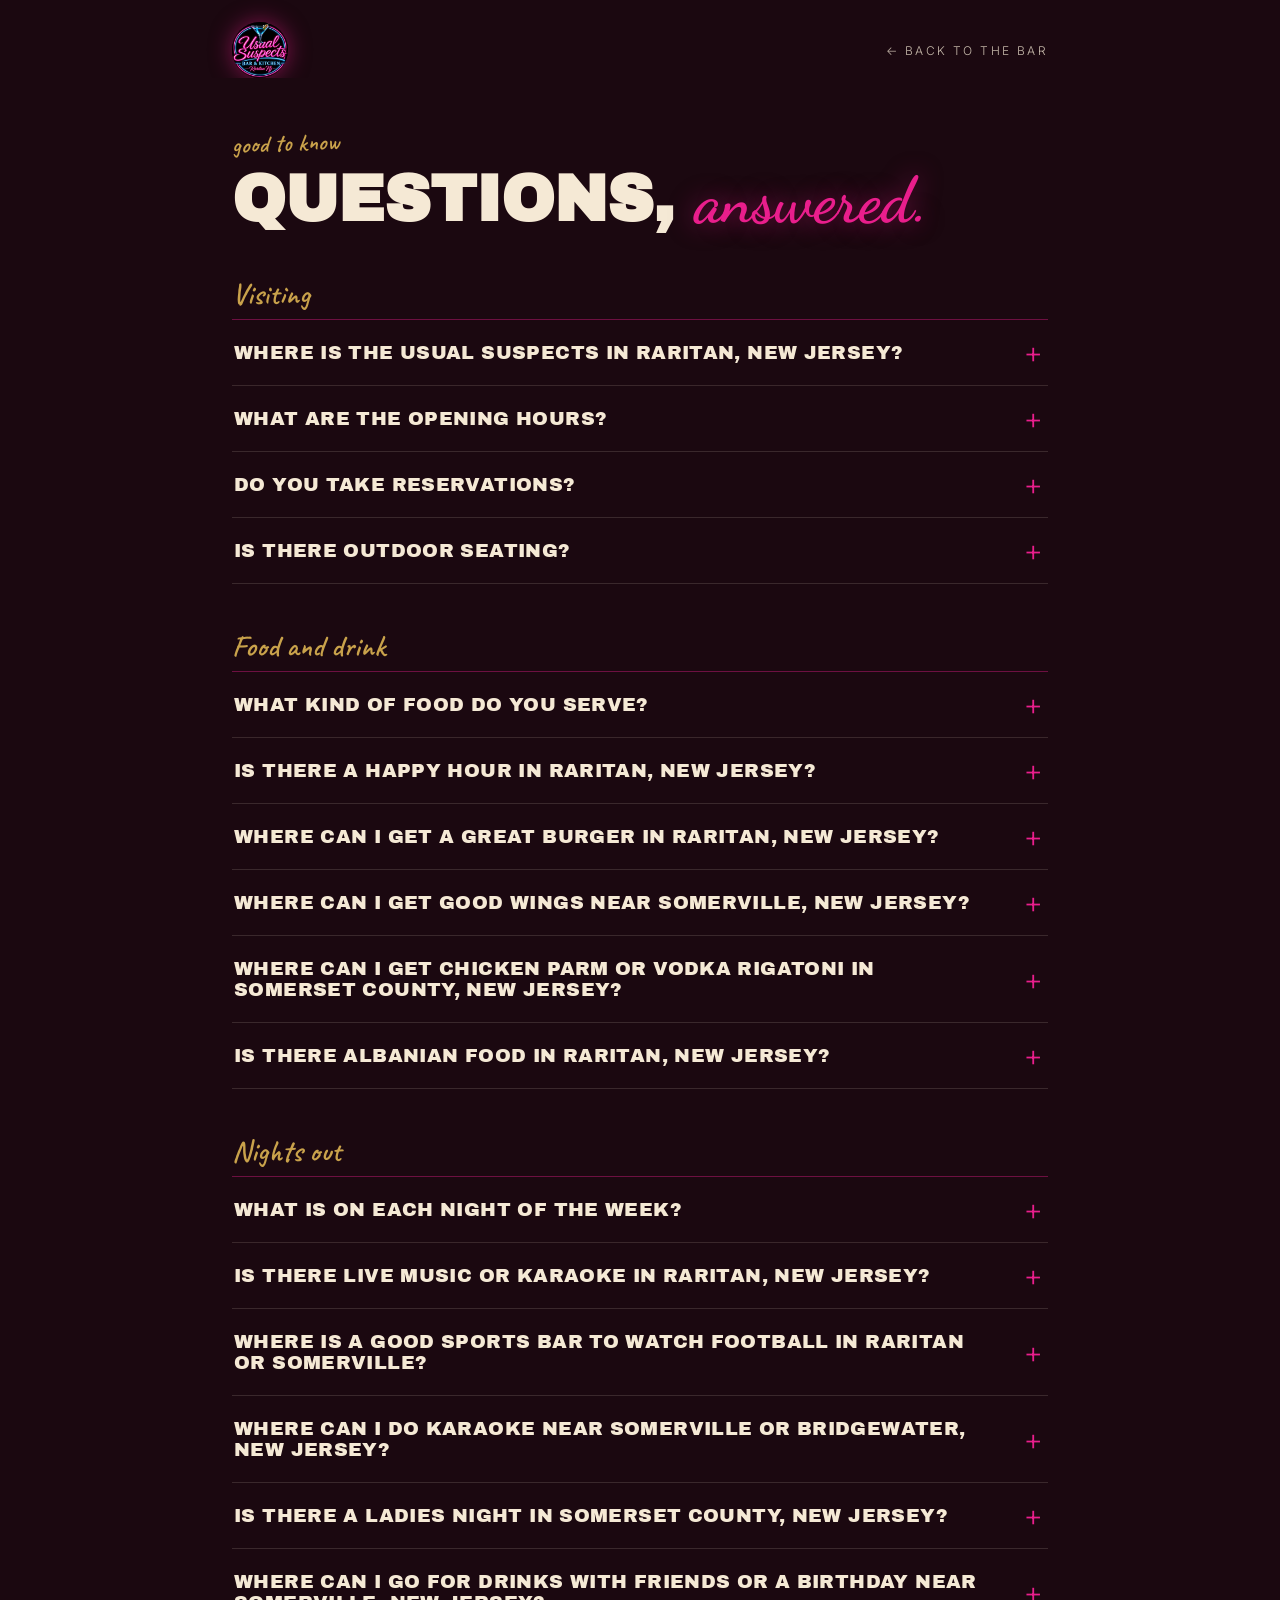
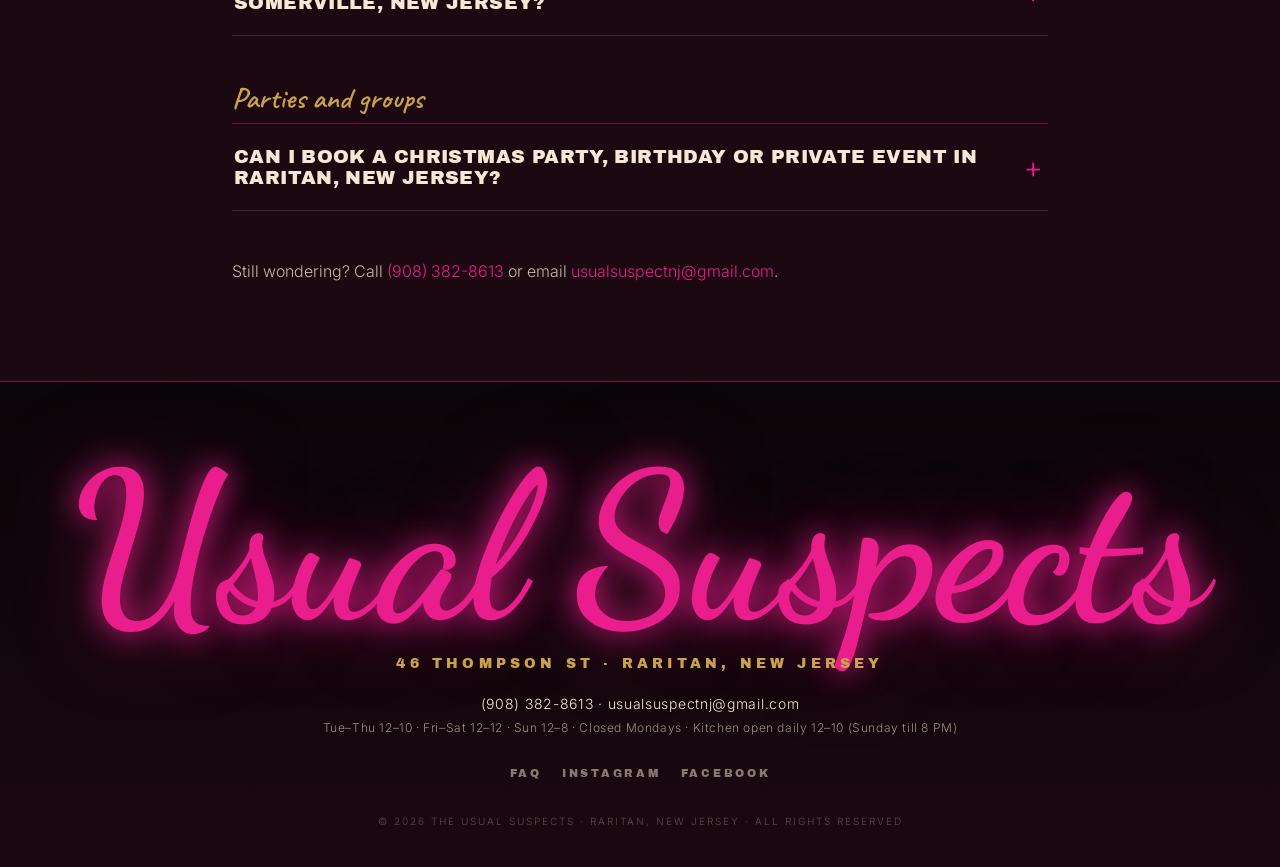
==== faq.html @ 005cd45f "seo: local search wording (in town, near me), intent questions, full questions page at faq.html Co-A" ====
<!DOCTYPE html>
<html lang="en">
<head>
<!-- QUESTIONS PAGE: the full list of questions and answers.
     The homepage shows the first six. To add a question, add a <details> block below
     AND the same question and answer in the structured data (the ld+json script).
     Keep it word for word the same in both places. -->
<meta charset="UTF-8">
<meta name="viewport" content="width=device-width, initial-scale=1.0">
<meta name="theme-color" content="#0A0508">
<title>Questions &amp; Answers | The Usual Suspects | Raritan, New Jersey</title>
<meta name="description" content="Burgers, wings, happy hour, football, karaoke, ladies night and parties at The Usual Suspects, 46 Thompson St, Raritan, New Jersey. Every question, answered.">
<meta name="robots" content="index, follow, max-image-preview:large">
<link rel="canonical" href="https://usualsuspectsnj.com/faq.html">
<meta property="og:type" content="website">
<meta property="og:site_name" content="The Usual Suspects">
<meta property="og:title" content="Questions &amp; Answers | The Usual Suspects, Raritan, New Jersey">
<meta property="og:url" content="https://usualsuspectsnj.com/faq.html">
<meta property="og:image" content="https://usualsuspectsnj.com/images/hero.jpg">
<link rel="icon" type="image/png" sizes="64x64" href="images/favicon-64.png">
<link rel="icon" type="image/png" sizes="192x192" href="images/favicon-192.png">
<link rel="apple-touch-icon" href="images/logo.jpg">
<link rel="preconnect" href="https://fonts.googleapis.com">
<link rel="preconnect" href="https://fonts.gstatic.com" crossorigin>
<link href="https://fonts.googleapis.com/css2?family=Dancing+Script:wght@700&family=Archivo+Black&family=Inter:wght@300;400;500;600&family=Caveat:wght@600&display=swap" rel="stylesheet">
<link rel="stylesheet" href="style.css?v=9">
<script type="application/ld+json">
{
 "@context": "https://schema.org",
 "@graph": [
  {
   "@type": "FAQPage",
   "@id": "https://usualsuspectsnj.com/faq.html#faq",
   "url": "https://usualsuspectsnj.com/faq.html",
   "name": "The Usual Suspects, Raritan, New Jersey: questions and answers",
   "about": {
    "@id": "https://usualsuspectsnj.com/#business"
   },
   "mainEntity": [
    {
     "@type": "Question",
     "name": "Where is The Usual Suspects in Raritan, New Jersey?",
     "acceptedAnswer": {
      "@type": "Answer",
      "text": "The Usual Suspects Bar & Kitchen is at 46 Thompson Street, Raritan, New Jersey (NJ) 08869, in Somerset County. Look for the pink neon sign."
     }
    },
    {
     "@type": "Question",
     "name": "What are the opening hours?",
     "acceptedAnswer": {
      "@type": "Answer",
      "text": "We are open Tuesday to Thursday noon to 10 PM, Friday and Saturday noon to midnight, Sunday noon to 8 PM. Closed Mondays. The kitchen serves until 10 PM, and until 8 PM on Sundays."
     }
    },
    {
     "@type": "Question",
     "name": "Is there a happy hour in Raritan, New Jersey?",
     "acceptedAnswer": {
      "@type": "Answer",
      "text": "Yes. The Usual Suspects in Raritan, New Jersey runs happy hour from open to close, every day it is open. $5 gets you select drafts, Surfside, High Noon, Spiked Ade or house liquors. $7 gets you Skyy vodka, Cazadores tequila, Bacardí rum, Four Roses bourbon or Dewar’s scotch."
     }
    },
    {
     "@type": "Question",
     "name": "What is on each night of the week?",
     "acceptedAnswer": {
      "@type": "Answer",
      "text": "Wednesdays are Karaoke Wednesdays with DJ Melly Mel from 8 PM, with no cover. Thursdays are Single Ladies night with half off pours from 8 PM. Fridays are Espresso Martini Night. Saturdays are Live Acoustic Night from 8 to 11 PM. Sundays we show the NFL games with the volume up."
     }
    },
    {
     "@type": "Question",
     "name": "Can I book a Christmas party, birthday or private event in Raritan, New Jersey?",
     "acceptedAnswer": {
      "@type": "Answer",
      "text": "Yes. We reserve a section of the house for your party, any day we are open. The room has 20 bar seats, 40 high-top seats and 16 low-top seats. Email usualsuspectnj@gmail.com or call (908) 382-8613 to book."
     }
    },
    {
     "@type": "Question",
     "name": "What kind of food do you serve?",
     "acceptedAnswer": {
      "@type": "Answer",
      "text": "Modern American bar food with Italian and Albanian favorites. Popular dishes include the Raritan Smash Burger ($17), Spicy Situation rigatoni in vodka sauce ($24), The Holy Parm chicken parm ($25), Beef Qebapa Albanian beef links ($23), Hot Mess Wings and Fried Calamari."
     }
    },
    {
     "@type": "Question",
     "name": "Do you take reservations?",
     "acceptedAnswer": {
      "@type": "Answer",
      "text": "Yes. Call (908) 382-8613 to book a table. For parties of 8 or more, email usualsuspectnj@gmail.com."
     }
    },
    {
     "@type": "Question",
     "name": "Is there outdoor seating?",
     "acceptedAnswer": {
      "@type": "Answer",
      "text": "Yes. There is a patio with a tiki bar, string lights and TVs."
     }
    },
    {
     "@type": "Question",
     "name": "Is there live music or karaoke in Raritan, New Jersey?",
     "acceptedAnswer": {
      "@type": "Answer",
      "text": "Yes. The Usual Suspects in Raritan, New Jersey has karaoke every Wednesday from 8 PM and a live acoustic night every Saturday from 8 to 11 PM."
     }
    },
    {
     "@type": "Question",
     "name": "Where can I get a great burger in Raritan, New Jersey?",
     "acceptedAnswer": {
      "@type": "Answer",
      "text": "Locals call it the best burger in town: the Raritan Smash Burger at The Usual Suspects, 46 Thompson Street, Raritan: a custom blend beef patty smashed thin, with yellow American cheese, lettuce, tomato, onion and a pickle, served with fries or a salad for $17. The kitchen serves it until 10 PM (8 PM on Sundays), a few minutes from Somerville and Bridgewater."
     }
    },
    {
     "@type": "Question",
     "name": "Where can I get good wings near Somerville, New Jersey?",
     "acceptedAnswer": {
      "@type": "Answer",
      "text": "If you want wings in town, get the Hot Mess Wings at The Usual Suspects in Raritan, a few minutes from Somerville: crispy wings tossed in a tangy house sauce, $12, or $19 for the big order. Happy hour runs open to close, so a $5 draft goes with them."
     }
    },
    {
     "@type": "Question",
     "name": "Where is a good sports bar to watch football in Raritan or Somerville?",
     "acceptedAnswer": {
      "@type": "Answer",
      "text": "The go-to sports bar in town: The Usual Suspects in Raritan, New Jersey shows the NFL games every Sunday with the volume up, on the TVs inside and on the patio. Happy hour runs all day, and the kitchen serves wings, burgers and nachos until 8 PM on Sundays."
     }
    },
    {
     "@type": "Question",
     "name": "Where can I do karaoke near Somerville or Bridgewater, New Jersey?",
     "acceptedAnswer": {
      "@type": "Answer",
      "text": "The karaoke night in town is Karaoke Wednesdays at The Usual Suspects, 46 Thompson Street in Raritan, a few minutes from Somerville and Bridgewater. DJ Melly Mel hosts from 8 PM every Wednesday, with no cover."
     }
    },
    {
     "@type": "Question",
     "name": "Where can I get chicken parm or vodka rigatoni in Somerset County, New Jersey?",
     "acceptedAnswer": {
      "@type": "Answer",
      "text": "The Usual Suspects in Raritan serves The Holy Parm, chicken in Italian breadcrumbs with melted mozzarella and your choice of vodka sauce or marinara ($25), and Spicy Situation, rigatoni in a blush vodka sauce with a slight kick ($24)."
     }
    },
    {
     "@type": "Question",
     "name": "Is there Albanian food in Raritan, New Jersey?",
     "acceptedAnswer": {
      "@type": "Answer",
      "text": "Yes. The Usual Suspects in Raritan serves Beef Qebapa, house crafted Albanian beef links with fries or a salad ($23), alongside its American and Italian dishes."
     }
    },
    {
     "@type": "Question",
     "name": "Is there a ladies night in Somerset County, New Jersey?",
     "acceptedAnswer": {
      "@type": "Answer",
      "text": "Yes. Thursday is Single Ladies night at The Usual Suspects in Raritan: half off pours from 8 PM and free entry for the girls."
     }
    },
    {
     "@type": "Question",
     "name": "Where can I go for drinks with friends or a birthday near Somerville, New Jersey?",
     "acceptedAnswer": {
      "@type": "Answer",
      "text": "For a night out in town, The Usual Suspects in Raritan has a full bar, an all-day happy hour, espresso martinis, a patio with a tiki bar, and a section of the house you can reserve for birthdays and group nights. Call (908) 382-8613 or email usualsuspectnj@gmail.com."
     }
    }
   ]
  },
  {
   "@type": "BreadcrumbList",
   "itemListElement": [
    {
     "@type": "ListItem",
     "position": 1,
     "name": "The Usual Suspects",
     "item": "https://usualsuspectsnj.com/"
    },
    {
     "@type": "ListItem",
     "position": 2,
     "name": "Questions",
     "item": "https://usualsuspectsnj.com/faq.html"
    }
   ]
  }
 ]
}
</script>
</head>
<body class="faq-page">
<header class="faq-top">
  <a href="./" class="faq-logo" aria-label="The Usual Suspects home"><img src="images/logo.jpg" alt="The Usual Suspects" width="56" height="56"></a>
  <a href="./" class="faq-back">&larr; Back to the bar</a>
</header>
<main id="main">
<section id="faq" class="faq" aria-labelledby="faqHeading">
  <div class="faq-inner">
    <span class="scrawl" aria-hidden="true">good to know</span>
    <h1 id="faqHeading">Questions, <em>answered.</em></h1>
    <h2 class="faq-group">Visiting</h2>
    <details class="faq-item">
      <summary>Where is The Usual Suspects in Raritan, New Jersey?</summary>
      <p>The Usual Suspects Bar &amp; Kitchen is at 46 Thompson Street, Raritan, New Jersey (NJ) 08869, in Somerset County. Look for the pink neon sign.</p>
    </details>
    <details class="faq-item">
      <summary>What are the opening hours?</summary>
      <p>We are open Tuesday to Thursday noon to 10 PM, Friday and Saturday noon to midnight, Sunday noon to 8 PM. Closed Mondays. The kitchen serves until 10 PM, and until 8 PM on Sundays.</p>
    </details>
    <details class="faq-item">
      <summary>Do you take reservations?</summary>
      <p>Yes. Call (908) 382-8613 to book a table. For parties of 8 or more, email usualsuspectnj@gmail.com.</p>
    </details>
    <details class="faq-item">
      <summary>Is there outdoor seating?</summary>
      <p>Yes. There is a patio with a tiki bar, string lights and TVs.</p>
    </details>
    <h2 class="faq-group">Food and drink</h2>
    <details class="faq-item">
      <summary>What kind of food do you serve?</summary>
      <p>Modern American bar food with Italian and Albanian favorites. Popular dishes include the Raritan Smash Burger ($17), Spicy Situation rigatoni in vodka sauce ($24), The Holy Parm chicken parm ($25), Beef Qebapa Albanian beef links ($23), Hot Mess Wings and Fried Calamari.</p>
    </details>
    <details class="faq-item">
      <summary>Is there a happy hour in Raritan, New Jersey?</summary>
      <p>Yes. The Usual Suspects in Raritan, New Jersey runs happy hour from open to close, every day it is open. $5 gets you select drafts, Surfside, High Noon, Spiked Ade or house liquors. $7 gets you Skyy vodka, Cazadores tequila, Bacardí rum, Four Roses bourbon or Dewar’s scotch.</p>
    </details>
    <details class="faq-item">
      <summary>Where can I get a great burger in Raritan, New Jersey?</summary>
      <p>Locals call it the best burger in town: the Raritan Smash Burger at The Usual Suspects, 46 Thompson Street, Raritan: a custom blend beef patty smashed thin, with yellow American cheese, lettuce, tomato, onion and a pickle, served with fries or a salad for $17. The kitchen serves it until 10 PM (8 PM on Sundays), a few minutes from Somerville and Bridgewater.</p>
    </details>
    <details class="faq-item">
      <summary>Where can I get good wings near Somerville, New Jersey?</summary>
      <p>If you want wings in town, get the Hot Mess Wings at The Usual Suspects in Raritan, a few minutes from Somerville: crispy wings tossed in a tangy house sauce, $12, or $19 for the big order. Happy hour runs open to close, so a $5 draft goes with them.</p>
    </details>
    <details class="faq-item">
      <summary>Where can I get chicken parm or vodka rigatoni in Somerset County, New Jersey?</summary>
      <p>The Usual Suspects in Raritan serves The Holy Parm, chicken in Italian breadcrumbs with melted mozzarella and your choice of vodka sauce or marinara ($25), and Spicy Situation, rigatoni in a blush vodka sauce with a slight kick ($24).</p>
    </details>
    <details class="faq-item">
      <summary>Is there Albanian food in Raritan, New Jersey?</summary>
      <p>Yes. The Usual Suspects in Raritan serves Beef Qebapa, house crafted Albanian beef links with fries or a salad ($23), alongside its American and Italian dishes.</p>
    </details>
    <h2 class="faq-group">Nights out</h2>
    <details class="faq-item">
      <summary>What is on each night of the week?</summary>
      <p>Wednesdays are Karaoke Wednesdays with DJ Melly Mel from 8 PM, with no cover. Thursdays are Single Ladies night with half off pours from 8 PM. Fridays are Espresso Martini Night. Saturdays are Live Acoustic Night from 8 to 11 PM. Sundays we show the NFL games with the volume up.</p>
    </details>
    <details class="faq-item">
      <summary>Is there live music or karaoke in Raritan, New Jersey?</summary>
      <p>Yes. The Usual Suspects in Raritan, New Jersey has karaoke every Wednesday from 8 PM and a live acoustic night every Saturday from 8 to 11 PM.</p>
    </details>
    <details class="faq-item">
      <summary>Where is a good sports bar to watch football in Raritan or Somerville?</summary>
      <p>The go-to sports bar in town: The Usual Suspects in Raritan, New Jersey shows the NFL games every Sunday with the volume up, on the TVs inside and on the patio. Happy hour runs all day, and the kitchen serves wings, burgers and nachos until 8 PM on Sundays.</p>
    </details>
    <details class="faq-item">
      <summary>Where can I do karaoke near Somerville or Bridgewater, New Jersey?</summary>
      <p>The karaoke night in town is Karaoke Wednesdays at The Usual Suspects, 46 Thompson Street in Raritan, a few minutes from Somerville and Bridgewater. DJ Melly Mel hosts from 8 PM every Wednesday, with no cover.</p>
    </details>
    <details class="faq-item">
      <summary>Is there a ladies night in Somerset County, New Jersey?</summary>
      <p>Yes. Thursday is Single Ladies night at The Usual Suspects in Raritan: half off pours from 8 PM and free entry for the girls.</p>
    </details>
    <details class="faq-item">
      <summary>Where can I go for drinks with friends or a birthday near Somerville, New Jersey?</summary>
      <p>For a night out in town, The Usual Suspects in Raritan has a full bar, an all-day happy hour, espresso martinis, a patio with a tiki bar, and a section of the house you can reserve for birthdays and group nights. Call (908) 382-8613 or email usualsuspectnj@gmail.com.</p>
    </details>
    <h2 class="faq-group">Parties and groups</h2>
    <details class="faq-item">
      <summary>Can I book a Christmas party, birthday or private event in Raritan, New Jersey?</summary>
      <p>Yes. We reserve a section of the house for your party, any day we are open. The room has 20 bar seats, 40 high-top seats and 16 low-top seats. Email usualsuspectnj@gmail.com or call (908) 382-8613 to book.</p>
    </details>
    <div class="faq-ask">Still wondering? Call <a href="tel:+19083828613">(908) 382-8613</a> or email <a href="mailto:usualsuspectnj@gmail.com">usualsuspectnj@gmail.com</a>.</div>
  </div>
</section>
</main>
<footer aria-label="Site footer">
  <div class="foot-mark">Usual Suspects</div>
  <div class="foot-tag">46 Thompson St · Raritan, New Jersey</div>
  <!-- CONTACT INFO: PHONE + EMAIL -->
  <div class="foot-addr">
    <a href="tel:+19083828613">(908) 382-8613</a>
    ·
    <a href="mailto:usualsuspectnj@gmail.com">usualsuspectnj@gmail.com</a>
  </div>
  <!-- HOURS -->
  <div class="foot-hours">  Tue–Thu 12–10 · Fri–Sat 12–12 · Sun 12–8 · Closed Mondays · Kitchen open daily 12–10 (Sunday till 8 PM)</div>
  <div class="foot-links">
    <a href="faq.html">FAQ</a>
    <a href="https://instagram.com/usualsuspectsnj" target="_blank" rel="noopener noreferrer">Instagram</a>
    <a href="https://www.facebook.com/profile.php?id=61583762337493" target="_blank" rel="noopener noreferrer">Facebook</a>
    <!--<a href="https://tiktok.com/@usualsuspectsnj" target="_blank" rel="noopener noreferrer">TikTok</a> -->
   <!-- <a href="#">Gift Cards</a> -->
   <!-- <a href="#">Privacy</a> -->
   <!-- <a href="#">Terms</a> -->
  </div>
  <div class="foot-meta">© 2026 The Usual Suspects · Raritan, New Jersey · All rights reserved</div>
</footer>
</body>
</html>
---- style.css ----
/* ============================================================
   THE USUAL SUSPECTS: RARITAN, NJ
   style.css: production stylesheet
   ============================================================ */

:root {
  --pink: #E91E8C;
  --pink-glow: rgba(233,30,140,0.5);
  --wine: #8B0E2F;
  --wine-deep: #52071B;
  --gold: #C9A24B;
  --cream: #F5E9D5;
  --cream-78: rgba(245,233,213,0.78);
  --cream-60: rgba(245,233,213,0.6);
  --cream-50: rgba(245,233,213,0.5);
  --ink: #0A0508;
  --ink-2: #1B0810;
}

/* ── RESET ── */
*, *::before, *::after { box-sizing: border-box; margin: 0; padding: 0; }
html { scroll-behavior: smooth; }
body {
  background: var(--ink);
  color: #fff;
  font-family: 'Inter', sans-serif;
  font-weight: 300;
  -webkit-font-smoothing: antialiased;
  overflow-x: hidden;
}
a { color: inherit; text-decoration: none; }
img { max-width: 100%; display: block; }
::selection { background: var(--pink); color: #fff; }

/* ── ACCESSIBILITY ── */
.skip-link {
  position: absolute; top: -40px; left: 0;
  background: var(--pink); color: #fff;
  padding: 10px 16px; font-size: 12px; font-weight: 700;
  letter-spacing: .2em; text-transform: uppercase; z-index: 200;
  transition: top .2s;
}
.skip-link:focus { top: 0; }
:focus-visible {
  outline: 2px solid var(--pink);
  outline-offset: 3px;
}

/* ── MARQUEE TAPE ── */
.tape {
  position: fixed; top: 0; left: 0; right: 0; z-index: 100;
  background: var(--pink); color: #000; padding: 8px 0;
  font-family: 'Archivo Black', sans-serif; font-size: 11px;
  letter-spacing: .3em; text-transform: uppercase; overflow: hidden;
}
.tape-track {
  display: flex; gap: 32px; white-space: nowrap;
  animation: scroll 25s linear infinite;
}
.tape-track span { display: inline-block; }
.tape:hover .tape-track { animation-play-state: paused; }
@keyframes scroll {
  from { transform: translateX(0); }
  to { transform: translateX(-50%); }
}

/* ── NAV ── */
nav {
  position: fixed; top: 48px; left: 24px; right: 24px; z-index: 50;
  display: flex; justify-content: space-between; align-items: center;
}
.logo-mark {
  width: 60px; height: 60px; border-radius: 50%; background: #000;
  border: 2px solid var(--pink);
  display: flex; align-items: center; justify-content: center;
  box-shadow: 0 0 22px var(--pink-glow);
  overflow: hidden;
}
.logo-mark img {
  width: 88%; height: 88%; object-fit: contain;
  filter: drop-shadow(0 0 4px var(--pink));
}
.nav-links { display: flex; gap: 28px; align-items: center; }
.nav-links a {
  font-size: 11px; letter-spacing: .25em;
  text-transform: uppercase; color: var(--cream-78);
  font-weight: 500; transition: color .2s;
}
.nav-links a:hover { color: var(--pink); }
.nav-cta {
  padding: 11px 22px; background: var(--wine); color: var(--cream);
  font-size: 11px; letter-spacing: .3em; text-transform: uppercase;
  font-weight: 700; border: 1px solid var(--cream);
  transition: .2s; border-radius: 0;
}
.nav-cta:hover { background: var(--cream); color: var(--wine); border-color: var(--wine); }

.hamburger {
  display: none; width: 40px; height: 40px; flex-direction: column;
  justify-content: center; gap: 5px; cursor: pointer;
  background: none; border: none; padding: 4px;
}
.hamburger span {
  display: block; width: 100%; height: 2px;
  background: var(--cream); border-radius: 1px; transition: .3s;
}

@media (max-width: 768px) {
  nav { top: 40px; left: 16px; right: 16px; }
  .logo-mark { width: 50px; height: 50px; }
  .nav-links { display: none; }
  .hamburger { display: flex; }
}

/* ── MOBILE MENU ── */
.mobile-menu {
  position: fixed; inset: 0; background: rgba(10,5,8,0.97); z-index: 90;
  display: flex; flex-direction: column; align-items: center; justify-content: center;
  gap: 28px; opacity: 0; pointer-events: none; transition: opacity .3s;
}
.mobile-menu.open { opacity: 1; pointer-events: all; }
.mobile-menu a {
  font-family: 'Archivo Black', sans-serif; font-size: 28px;
  text-transform: uppercase; color: var(--cream);
  letter-spacing: .05em; transition: color .2s;
}
.mobile-menu a:hover { color: var(--pink); }
.mobile-close {
  position: absolute; top: 28px; right: 28px;
  background: none; border: none; color: var(--cream);
  font-size: 32px; cursor: pointer; line-height: 1;
}

/* ── CONTAINER ── */
.container { max-width: 1500px; margin: 0 auto; padding: 0 32px; position: relative; }
@media (max-width: 640px) { .container { padding: 0 18px; } }

/* ── HERO ── */
.hero { position: relative; min-height: 85vh; padding: 130px 0 60px; overflow: hidden; }
.hero-bg {
  position: absolute; top: -10%; left: -10%; width: 120%; height: 120%;
  background:
    radial-gradient(ellipse at 25% 30%, rgba(139,14,47,0.4), transparent 50%),
    radial-gradient(ellipse at 80% 70%, rgba(233,30,140,0.3), transparent 50%);
  filter: blur(40px); z-index: 0;
}
.hero-grid {
  position: relative; z-index: 2;
  display: grid; grid-template-columns: repeat(12, 1fr); gap: 0; align-items: start;
}
.hero-headline {
  grid-column: 1 / 8; grid-row: 1;
  font-family: 'Archivo Black', sans-serif;
  font-size: clamp(64px, 13vw, 200px);
  line-height: .78; letter-spacing: -.04em;
  text-transform: uppercase; color: var(--cream);
  position: relative; z-index: 3;
}
.hero-headline .row1 { display: block; color: var(--pink); text-shadow: 0 0 30px var(--pink-glow); }
.hero-headline .row2 { display: block; color: transparent; -webkit-text-stroke: 2px var(--cream); }
.hero-headline .row3 {
  display: block; font-family: 'Dancing Script', cursive;
  font-size: .45em; color: var(--cream);
  text-transform: none; letter-spacing: 0; font-weight: 700;
  line-height: 1; margin-top: 8px; transform: rotate(-3deg); margin-left: -8px;
}
.hero-photo {
  grid-column: 9 / 13; grid-row: 1; margin-top: 60px;
  position: relative; z-index: 1; transform: rotate(2deg);
  max-width: 340px;
}
.hero-photo img {
  width: 100%; height: 340px; object-fit: cover; display: block;
  box-shadow: 0 30px 80px rgba(0,0,0,0.6), 0 0 0 8px var(--cream);
}
.hero-photo-label {
  position: absolute; bottom: -32px; right: 0;
  font-family: 'Caveat', cursive; font-weight: 600; color: var(--cream);
  font-size: 22px; transform: rotate(-3deg);
}
.hero-tag {
  grid-column: 1 / 7; grid-row: 2; margin-top: 48px;
  font-size: 18px; line-height: 1.6; color: var(--cream-78); max-width: 480px;
}
.hero-tag b { color: var(--pink); font-weight: 600; }
.hero-cta-row {
  grid-column: 1 / 8; grid-row: 3; margin-top: 36px;
  display: flex; gap: 14px; flex-wrap: wrap; align-items: center;
}
.hero-cta-scribble {
  font-family: 'Caveat', cursive; color: var(--gold);
  font-size: 22px; transform: rotate(-3deg);
  display: inline-block; margin-left: 8px;
}

@media (max-width: 900px) {
  .hero { padding: 110px 0 40px; min-height: auto; }
  .hero-headline { grid-column: 1 / 13; }
  .hero-photo { grid-column: 1 / 13; margin-top: 40px; transform: rotate(-1.5deg); max-width: 340px; }
  .hero-tag { grid-column: 1 / 13; margin-top: 60px; }
  .hero-cta-row { grid-column: 1 / 13; }
}

/* ── BUTTONS ── */
.btn {
  padding: 16px 30px; font-size: 11px; letter-spacing: .3em;
  text-transform: uppercase; font-weight: 700; cursor: pointer;
  border: none; font-family: 'Archivo Black', sans-serif;
  display: inline-block; text-align: center; transition: .25s;
}
.btn-pink { background: var(--pink); color: #fff; box-shadow: 0 0 30px var(--pink-glow); }
.btn-pink:hover { background: #fff; color: var(--pink); }
.btn-wine { background: var(--wine); color: var(--cream); border: 1px solid var(--wine); }
.btn-wine:hover { background: transparent; color: var(--wine); border-color: var(--wine); }
.btn-ghost { background: transparent; color: var(--cream); border: 1.5px solid var(--cream-50); }
.btn-ghost:hover { border-color: var(--cream); background: rgba(245,233,213,0.06); }

.hero-arrow {
  position: absolute; bottom: 40px; left: 50%; transform: translateX(-50%);
  font-family: 'Caveat', cursive; font-weight: 600; color: var(--pink);
  font-size: 22px; opacity: .8; animation: bob 2.4s ease-in-out infinite;
  text-align: center;
}
@keyframes bob {
  0%,100% { transform: translateX(-50%) translateY(0); }
  50% { transform: translateX(-50%) translateY(8px); }
}

/* ── MANIFESTO ── */
.manifesto {
  background: var(--wine); color: var(--cream); padding: 80px 0;
  position: relative; overflow: hidden;
}
.manifesto::before {
  content: "USUAL · SUSPECTS · USUAL · SUSPECTS · USUAL · SUSPECTS";
  position: absolute; top: 50%; left: 50%;
  transform: translate(-50%,-50%) rotate(-4deg);
  font-family: 'Archivo Black', sans-serif; font-size: 14vw;
  color: rgba(245,233,213,0.05); white-space: nowrap;
  pointer-events: none; width: 140%; text-align: center;
}
.manifesto-inner {
  position: relative; z-index: 2; text-align: center;
  max-width: 980px; margin: 0 auto; padding: 0 32px;
}
.manifesto-inner h2 {
  font-family: 'Dancing Script', cursive; font-weight: 700;
  font-size: clamp(48px, 8vw, 120px); line-height: .95;
  color: var(--cream); text-shadow: 0 0 30px rgba(255,255,255,0.15);
  margin-bottom: 36px;
}
.manifesto-inner p {
  font-family: 'Archivo Black', sans-serif;
  font-size: clamp(18px, 2.4vw, 30px); line-height: 1.4;
  text-transform: uppercase; letter-spacing: -.01em; margin-bottom: 16px;
}
/* the pink dot hangs off the end of the line so the words stay truly centred */
.manifesto-inner p { min-height: 1.4em; }
.manifesto-inner p.dot::after { content: "·"; color: var(--pink); position: absolute; margin-left: .35em; }
.manifesto-inner p.dot.typing::after { content: none; }

/* ── PHOTO WALL ── */
.wall { padding: 90px 0; position: relative; background: var(--ink); }
.wall-head {
  padding: 0 32px 60px;
  display: flex; justify-content: space-between;
  align-items: flex-end; flex-wrap: wrap; gap: 20px;
}
.wall-head h2, .wall-head h3 {
  font-family: 'Archivo Black', sans-serif;
  font-size: clamp(40px, 6vw, 80px); line-height: .95;
  text-transform: uppercase; letter-spacing: -.02em; color: var(--cream);
}
.wall-head h2 .pink, .wall-head h3 .pink { color: var(--pink); }
.wall-head .scrawl {
  font-family: 'Caveat', cursive; font-weight: 600; color: var(--pink);
  font-size: 24px; transform: rotate(-2deg); display: inline-block;
}
.wall-track {
  display: flex; gap: 48px; padding: 48px 32px 64px;
  overflow-x: auto; scroll-snap-type: x mandatory; cursor: grab;
  scrollbar-width: none;
  align-items: flex-start;
}
.wall-track::-webkit-scrollbar { display: none; }
.polaroid {
  flex: 0 0 260px;
  background: var(--cream); padding: 14px 14px 48px;
  box-shadow: 0 24px 60px rgba(0,0,0,0.6);
  scroll-snap-align: center; position: relative; transition: .3s;
}
.polaroid:hover { transform: translateY(-6px) rotate(0deg) !important; }
.polaroid:nth-child(odd) { transform: rotate(-2deg); }
.polaroid:nth-child(even) { transform: rotate(2.5deg); }
.polaroid:nth-child(3n) { transform: rotate(-1deg); }
.polaroid img { width: 100%; height: 180px; object-fit: cover; display: block; }
.polaroid .cap {
  position: absolute; bottom: 16px; left: 16px; right: 16px;
  font-family: 'Caveat', cursive; font-weight: 600; color: var(--ink);
  font-size: 20px; text-align: center;
}
.polaroid .cap em { color: var(--wine); font-style: normal; }
.polaroid::before {
  content: ""; position: absolute; top: -12px; left: 50%;
  transform: translateX(-50%) rotate(-3deg);
  width: 80px; height: 24px;
  background: rgba(245,233,213,0.6);
  border: 1px dashed rgba(0,0,0,0.2);
}
.wall-foot {
  padding: 0 32px; text-align: center; color: var(--cream-50);
  font-family: 'Caveat', cursive; font-size: 20px;
}

/* ── MENU ── */
.menu { padding: 100px 0; background: var(--ink); position: relative; }
.menu-head {
  display: grid; grid-template-columns: 1fr 1fr;
  gap: 40px; align-items: end; margin-bottom: 80px;
}
@media (max-width: 800px) { .menu-head { grid-template-columns: 1fr; } }
.menu-head h2, .menu-head h3 {
  font-family: 'Archivo Black', sans-serif;
  font-size: clamp(50px, 9vw, 130px); line-height: .85;
  letter-spacing: -.04em; text-transform: uppercase; color: var(--cream);
}
.menu-head h2 .stroke, .menu-head h3 .stroke { color: transparent; -webkit-text-stroke: 2px var(--pink); display: block; }
.menu-head h2 .pink, .menu-head h3 .pink { color: var(--pink); text-shadow: 0 0 28px var(--pink-glow); }
.menu-head .intro { font-size: 16px; line-height: 1.7; color: var(--cream-78); max-width: 380px; }
.menu-head .intro b { color: var(--gold); }

.menu-grid { display: grid; grid-template-columns: repeat(12, 1fr); gap: 28px; }
.dish-card { position: relative; }
.dish-card img { width: 100%; height: 260px; object-fit: cover; display: block; }
.dish-card .price {
  position: absolute; top: 18px; right: 18px;
  background: var(--pink); color: #000; padding: 10px 16px;
  font-family: 'Archivo Black', sans-serif; font-size: 18px;
  transform: rotate(6deg); box-shadow: 0 6px 24px var(--pink-glow); z-index: 2;
}
.dish-card .info { padding: 22px 4px 0; }
.dish-card .info .n {
  font-family: 'Archivo Black', sans-serif; font-size: 20px;
  text-transform: uppercase; letter-spacing: -.01em;
  margin-bottom: 4px; color: var(--cream);
}
.dish-card .info .d {
  font-family: 'Caveat', cursive; font-size: 20px; color: var(--pink);
  transform: rotate(-1deg); display: inline-block;
}
.dish-card.s1 { grid-column: span 4; }
.dish-card.s2 { grid-column: span 4; }
.dish-card.s3 { grid-column: span 4; }
.dish-card.s4 { grid-column: span 4; }
.dish-card.s5 { grid-column: span 4; }
.dish-card.s6 { grid-column: span 4; }

@media (max-width: 900px) {
  .dish-card.s1, .dish-card.s2, .dish-card.s3,
  .dish-card.s4, .dish-card.s5, .dish-card.s6 {
    grid-column: span 6; margin-top: 0;
  }
}
@media (max-width: 560px) {
  .dish-card.s1, .dish-card.s2, .dish-card.s3,
  .dish-card.s4, .dish-card.s5, .dish-card.s6 {
    grid-column: span 12;
  }
}
.menu-cta {
  margin-top: 80px; text-align: center;
  display: flex; justify-content: center; gap: 14px; flex-wrap: wrap;
}

/* ── DOOR / LOCATION ── */
.door { padding: 0; position: relative; overflow: hidden; }
.door-grid { display: grid; grid-template-columns: 7fr 5fr; min-height: 420px; }
@media (max-width: 900px) { .door-grid { grid-template-columns: 1fr; min-height: 0; } }
.door-img { position: relative; overflow: hidden; }
.door-img img { width: 100%; height: 480px; object-fit: cover; display: block; }
.door-body {
  background: var(--ink); padding: 80px 48px;
  display: flex; flex-direction: column; justify-content: center;
  position: relative;
}
@media (max-width: 900px) { .door-body { padding: 60px 24px; } }
.door-body::before {
  content: "04"; position: absolute; top: 24px; right: 32px;
  font-family: 'Archivo Black', sans-serif; color: var(--wine);
  font-size: 100px; line-height: 1; opacity: .4;
}
.door-body .scrawl {
  font-family: 'Caveat', cursive; font-weight: 600; color: var(--pink);
  font-size: 26px; margin-bottom: 18px;
  transform: rotate(-2deg); display: inline-block;
}
.door-body h2, .door-body h3 {
  font-family: 'Archivo Black', sans-serif;
  font-size: clamp(36px, 4.5vw, 64px); line-height: .92;
  text-transform: uppercase; margin-bottom: 24px; color: var(--cream);
}
.door-body h2 em, .door-body h3 em {
  font-family: 'Dancing Script', cursive; font-weight: 700;
  color: var(--pink); font-style: normal;
  text-transform: none; font-size: 1em;
}
.door-body p {
  font-size: 17px; line-height: 1.7; color: var(--cream-78);
  margin-bottom: 14px; max-width: 420px;
}
.door-body .addr {
  margin-top: 24px; font-family: 'Archivo Black', sans-serif;
  color: var(--gold); text-transform: uppercase;
  letter-spacing: .05em; font-size: 14px;
}
.door-body .btn { margin-top: 28px; align-self: flex-start; }

/* ── LIVE EVENTS ── */
.live { padding: 90px 0; background: var(--ink-2); position: relative; }
.live::before {
  content: ""; position: absolute; top: 0; left: 0; right: 0;
  height: 1px; background: linear-gradient(90deg, transparent, var(--pink), transparent);
}
.live-head { text-align: center; margin-bottom: 60px; }
.live-head h2, .live-head h3 {
  font-family: 'Dancing Script', cursive; font-weight: 700;
  font-size: clamp(48px, 8vw, 110px); color: var(--pink);
  text-shadow: 0 0 24px rgba(233,30,140,0.6), 0 0 50px rgba(233,30,140,0.3);
  line-height: 1;
}
.live-head p {
  margin-top: 14px; font-family: 'Archivo Black', sans-serif;
  font-size: 14px; letter-spacing: .3em; text-transform: uppercase;
  color: var(--cream);
}
.live-grid { display: grid; grid-template-columns: repeat(4, 1fr); gap: 18px; padding: 0 32px; }
@media (max-width: 900px) { .live-grid { grid-template-columns: 1fr 1fr; } }
@media (max-width: 560px) { .live-grid { grid-template-columns: 1fr; } }
.promo {
  aspect-ratio: 4/5; padding: 28px 22px;
  display: flex; flex-direction: column; justify-content: space-between;
  border: 1px solid rgba(233,30,140,0.4);
  position: relative; overflow: hidden; cursor: pointer; transition: .3s;
}
.promo:hover { transform: translateY(-5px) rotate(-1deg); box-shadow: 0 20px 50px rgba(233,30,140,0.3); }
.promo.k { background: linear-gradient(135deg, #0d0620, #3a0f5a, #1a0830); }
.promo.l { background: linear-gradient(135deg, var(--wine-deep), #7a0a2a, var(--wine-deep)); }
.promo.e { background: linear-gradient(135deg, #1a0520, #52071B, #0a0210); }
.promo.g { background: linear-gradient(135deg, #0f0818, #3a0f40, #14081a); }
.promo .top {
  font-size: 10px; letter-spacing: .32em; text-transform: uppercase;
  color: var(--pink); font-weight: 700; font-family: 'Archivo Black', sans-serif;
}
.promo .title {
  font-family: 'Dancing Script', cursive; font-weight: 700;
  color: #fff; font-size: 38px; line-height: .95;
  text-shadow: 0 0 14px var(--pink), 0 0 30px rgba(233,30,140,0.6);
}
.promo .sub {
  font-family: 'Archivo Black', sans-serif; font-size: 12px;
  color: var(--gold); text-transform: uppercase;
}
.promo .foot {
  font-size: 10px; letter-spacing: .22em; text-transform: uppercase;
  color: rgba(255,255,255,0.7); padding-top: 12px;
  border-top: 1px solid rgba(233,30,140,0.35);
}

/* ── PRIVATE ROOM ── */
.private { padding: 100px 0; background: var(--ink); position: relative; overflow: hidden; }
.private-grid { display: grid; grid-template-columns: 1fr 1fr; gap: 80px; align-items: center; }
@media (max-width: 900px) { .private-grid { grid-template-columns: 1fr; gap: 48px; } }
.private-img { position: relative; }
.private-img img {
  width: 100%; height: 380px; object-fit: cover; display: block;
  border: 8px solid var(--cream);
  box-shadow: 0 30px 80px rgba(0,0,0,0.7); transform: rotate(-1.5deg);
}
.private-img::before {
  content: "the door is unmarked"; position: absolute;
  top: -20px; left: -20px;
  font-family: 'Caveat', cursive; font-weight: 600; color: var(--pink);
  font-size: 22px; transform: rotate(-6deg);
  background: var(--ink); padding: 6px 14px; z-index: 2;
}
.private-img::after {
  content: "ask for it"; position: absolute;
  bottom: -20px; right: -10px;
  font-family: 'Caveat', cursive; font-weight: 600; color: var(--gold);
  font-size: 20px; transform: rotate(4deg);
  background: var(--wine); padding: 6px 14px; z-index: 2;
}
.private-body .scrawl {
  font-family: 'Caveat', cursive; font-weight: 600; color: var(--gold);
  font-size: 24px; margin-bottom: 14px;
  display: inline-block; transform: rotate(-2deg);
}
.private-body h2, .private-body h3 {
  font-family: 'Dancing Script', cursive; font-weight: 700;
  color: var(--pink); font-size: clamp(48px, 7vw, 100px);
  line-height: .95; margin-bottom: 24px;
  text-shadow: 0 0 28px var(--pink-glow);
}
.private-body h2 small, .private-body h3 small {
  display: block; font-family: 'Archivo Black', sans-serif;
  font-size: .22em; letter-spacing: .3em;
  color: var(--cream); text-transform: uppercase;
  margin-top: 14px; text-shadow: none; font-weight: 400;
}
.private-body p {
  font-size: 17px; line-height: 1.75; color: var(--cream-78);
  margin-bottom: 16px; max-width: 440px;
}
.private-body p b { color: var(--pink); }
.private-stats {
  display: grid; grid-template-columns: repeat(2, 1fr);
  gap: 20px; margin: 36px 0 28px; max-width: 380px;
}
.stat {
  padding: 16px 20px; border: 1px solid rgba(233,30,140,0.35);
  background: rgba(139,14,47,0.1);
}
.stat b {
  display: block; font-family: 'Archivo Black', sans-serif;
  color: var(--pink); font-size: 24px; line-height: 1; margin-bottom: 4px;
}
.stat span {
  font-size: 10px; letter-spacing: .3em;
  text-transform: uppercase; color: var(--cream-60);
}

/* ── FOOTER ── */
footer {
  padding: 80px 0 40px;
  background: linear-gradient(180deg, var(--ink), var(--ink-2));
  border-top: 1px solid var(--wine);
  text-align: center; position: relative; overflow: hidden;
}
.foot-mark {
  font-family: 'Dancing Script', cursive; font-weight: 700;
  color: var(--pink); font-size: clamp(72px, 16vw, 220px);
  line-height: .85;
  text-shadow: 0 0 30px var(--pink), 0 0 80px rgba(233,30,140,0.5);
  margin-bottom: 20px;
}
.foot-tag {
  font-family: 'Archivo Black', sans-serif; font-size: 14px;
  letter-spacing: .3em; text-transform: uppercase;
  color: var(--gold); margin-bottom: 24px;
}
.foot-addr {
  font-size: 14px; letter-spacing: .05em;
  color: var(--cream); margin-bottom: 8px;
}
.foot-addr a { transition: color .2s; }
.foot-addr a:hover { color: var(--pink); }
.foot-hours {
  font-size: 12px; color: var(--cream-60);
  letter-spacing: .05em; margin-bottom: 32px;
}
.foot-links {
  display: flex; justify-content: center; gap: 20px; flex-wrap: wrap;
  font-size: 11px; letter-spacing: .25em; text-transform: uppercase;
  color: var(--cream-50); font-family: 'Archivo Black', sans-serif;
}
.foot-links a { transition: color .2s; }
.foot-links a:hover { color: var(--pink); }
.foot-meta {
  margin-top: 36px; font-size: 10px;
  color: rgba(245,233,213,0.3);
  letter-spacing: .2em; text-transform: uppercase;
}

/* ── MONTHLY POPUP ── */
.popup-overlay {
  position: fixed; inset: 0; z-index: 1000;
  background: rgba(10, 5, 8, 0.88);
  backdrop-filter: blur(6px);
  display: flex; align-items: center; justify-content: center;
  padding: 20px;
  opacity: 0; pointer-events: none;
  transition: opacity .4s ease;
}
.popup-overlay.open { opacity: 1; pointer-events: all; }
.popup-overlay.disabled { display: none !important; }

.popup-card {
  position: relative;
  background: var(--ink-2);
  border: 1px solid rgba(233,30,140,0.4);
  max-width: 460px; width: 100%;
  box-shadow: 0 40px 100px rgba(0,0,0,0.7),
              0 0 60px rgba(233,30,140,0.35);
  transform: scale(0.92); transition: transform .4s cubic-bezier(.2,.9,.3,1.2);
  overflow: hidden;
  max-height: 90vh;
  overflow-y: auto;
}
.popup-overlay.open .popup-card { transform: scale(1); }

.popup-close {
  position: absolute; top: 12px; right: 14px; z-index: 2;
  background: rgba(0,0,0,0.55); border: none;
  width: 34px; height: 34px; border-radius: 50%;
  color: var(--cream); font-size: 22px; line-height: 1;
  cursor: pointer; transition: .2s;
  display: flex; align-items: center; justify-content: center;
}
.popup-close:hover { background: var(--pink); color: #fff; }

.popup-image {
  width: 100%; height: 200px; object-fit: cover;
  display: block;
}
.popup-body { padding: 28px 28px 32px; text-align: center; }
.popup-eyebrow {
  font-family: 'Archivo Black', sans-serif;
  font-size: 10px; letter-spacing: .4em; text-transform: uppercase;
  color: var(--pink); margin-bottom: 12px;
}
.popup-title {
  font-family: 'Dancing Script', cursive; font-weight: 700;
  font-size: clamp(40px, 7vw, 60px); line-height: .95;
  color: var(--pink);
  text-shadow: 0 0 20px var(--pink-glow);
  margin-bottom: 16px;
}
.popup-desc {
  font-size: 15px; line-height: 1.6;
  color: var(--cream-78); margin-bottom: 24px;
}
.popup-cta { display: inline-block; margin-bottom: 18px; }
.popup-meta {
  font-family: 'Archivo Black', sans-serif;
  font-size: 10px; letter-spacing: .25em; text-transform: uppercase;
  color: var(--cream-50);
}

@media (max-width: 520px) {
  .popup-card { max-width: 100%; }
  .popup-body { padding: 22px 20px 26px; }
}


.reveal { opacity: 0; transform: translateY(24px); transition: .9s ease; }
.reveal.in { opacity: 1; transform: none; }

/* ── MOBILE IMAGE HEIGHT CAPS (explicit px heights = works on every browser) ── */
@media (max-width: 768px) {
  .hero-photo img { height: 280px; }
  .polaroid { flex: 0 0 220px; }
  .polaroid img { height: 160px; }
  .dish-card img { height: 220px; }
  .private-img img { height: 260px; }
  .door-img img { height: 300px; }
  .popup-image { height: 160px; }
}

/* ── REDUCED MOTION ── */
@media (prefers-reduced-motion: reduce) {
  .tape-track { animation: none; }
  .hero-arrow { animation: none; }
  .reveal { opacity: 1; transform: none; transition: none; }
  html { scroll-behavior: auto; }
}

/* ── FULL MENU PANEL ── */
.full-menu { margin-top: 60px; padding-top: 60px; border-top: 1px solid rgba(233,30,140,0.2); animation: menuFadeIn 0.4s ease; }
.full-menu[hidden] { display: none; }
@keyframes menuFadeIn { from { opacity: 0; transform: translateY(20px); } to { opacity: 1; transform: translateY(0); } }

/* ── CURSOR GLOW ── */
.cursor-glow {
  position: fixed;
  width: 380px;
  height: 380px;
  border-radius: 50%;
  background: radial-gradient(circle, rgba(233,30,140,0.13) 0%, transparent 65%);
  pointer-events: none;
  z-index: 9998;
  transform: translate(-50%, -50%);
  will-change: left, top;
}
@media (hover: none) { .cursor-glow { display: none; } }

/* ── TYPEWRITER CURSOR ── */
.tw-cursor {
  display: inline;
  color: var(--pink);
  animation: tw-blink .65s step-end infinite;
}
@keyframes tw-blink {
  0%, 100% { opacity: 1; }
  50%       { opacity: 0; }
}

/* ── DISH CARD HOVER ZOOM ── */
.dish-card { overflow: hidden; }
.dish-card img { transition: transform .55s ease; }
.dish-card:hover img { transform: scale(1.08); }
.dish-card .info { transition: transform .4s ease; }
.dish-card:hover .info { transform: translateY(-5px); }

/* ── MAGNETIC BUTTONS: spring-back transition ── */
.btn {
  position: relative; overflow: hidden;
  transition: background-color .25s, color .25s, border-color .25s,
              box-shadow .25s, transform .4s cubic-bezier(.25,.46,.45,.94);
}

/* ── PROMO FLOAT & GLOW ── */
.promo-float {
  animation: promoFloat 3s ease-in-out infinite;
  box-shadow: 0 0 20px var(--pink), 0 0 40px rgba(233,30,140,0.3);
  border-radius: 8px;
}
@keyframes promoFloat {
  0%, 100% { transform: translateY(0); }
  50% { transform: translateY(-10px); }
}

/* ── MANIFESTO FLEX LAYOUT ── */
.manifesto-flex {
  display: flex;
  align-items: center;
  justify-content: center;
  gap: 60px;
  max-width: 1100px;
  margin: 0 auto;
  padding: 0 20px;
}
.manifesto-promo {
  max-width: 320px;
  flex-shrink: 0;
}
@media (max-width: 768px) {
  .manifesto-flex {
    flex-direction: column;
    gap: 30px;
  }
  .manifesto-promo {
    max-width: 280px;
  }
}


/* ── DUAL POPUP ── */
.popup-duo {
  position: relative;
  background: var(--ink);
  border-radius: 12px;
  overflow: hidden;
  max-width: 700px;
  width: 90vw;
  max-height: 85vh;
  overflow-y: auto;
  box-shadow: 0 0 40px rgba(233,30,140,0.3);
}
.popup-duo-inner {
  display: flex;
}
.popup-duo-card {
  flex: 1;
  display: flex;
  align-items: center;
  justify-content: center;
}
@media (max-width: 700px) {
  .popup-duo-inner {
    flex-direction: column;
  }
}

/* ── CHRISTMAS THEME (active only when <body class="xmas">) ── */
.xmas-snow {
  position: fixed; inset: 0; z-index: 90;
  pointer-events: none; overflow: hidden;
}
.xmas-flake {
  position: absolute; top: 0;
  color: #fff; line-height: 1;
  text-shadow: 0 0 6px rgba(255,255,255,0.7);
  animation: xmasFall linear infinite;
  will-change: transform;
}
.xmas-flake.dot {
  border-radius: 50%; background: #fff;
  box-shadow: 0 0 6px rgba(255,255,255,0.7);
}
.xmas-flake.pink { color: var(--pink); text-shadow: 0 0 8px var(--pink-glow); }
@keyframes xmasFall {
  from { transform: translate3d(0, -8vh, 0) rotate(0deg); }
  to   { transform: translate3d(var(--drift, 0px), 108vh, 0) rotate(var(--spin, 180deg)); }
}

.xmas-lights {
  position: fixed; left: 0; right: 0; top: 31px; height: 16px; z-index: 99;
  pointer-events: none;
  border-top: 1px solid rgba(245,233,213,0.28);
}
.xmas-lights::before, .xmas-lights::after {
  content: ''; position: absolute; inset: 0;
  background-repeat: repeat-x; background-size: 96px 16px;
  animation: xmasTwinkle 1.8s ease-in-out infinite;
}
.xmas-lights::before {
  background-image:
    radial-gradient(circle at 12px 6px, #ff4d4d 0 3px, rgba(255,77,77,0.4) 4px, transparent 8px),
    radial-gradient(circle at 60px 6px, #ffd166 0 3px, rgba(255,209,102,0.4) 4px, transparent 8px);
}
.xmas-lights::after {
  background-image:
    radial-gradient(circle at 36px 6px, #3ddc84 0 3px, rgba(61,220,132,0.4) 4px, transparent 8px),
    radial-gradient(circle at 84px 6px, #ff5fb4 0 3px, rgba(255,95,180,0.4) 4px, transparent 8px);
  animation-delay: .9s;
}
@keyframes xmasTwinkle {
  0%, 100% { opacity: 1; }
  50% { opacity: .35; }
}
@media (max-width: 768px) {
  .xmas-lights { height: 12px; }
  .xmas-lights::before, .xmas-lights::after { background-size: 72px 12px; }
  .xmas-lights::before {
    background-image:
      radial-gradient(circle at 9px 4px, #ff4d4d 0 2px, rgba(255,77,77,0.4) 3px, transparent 6px),
      radial-gradient(circle at 45px 4px, #ffd166 0 2px, rgba(255,209,102,0.4) 3px, transparent 6px);
  }
  .xmas-lights::after {
    background-image:
      radial-gradient(circle at 27px 4px, #3ddc84 0 2px, rgba(61,220,132,0.4) 3px, transparent 6px),
      radial-gradient(circle at 63px 4px, #ff5fb4 0 2px, rgba(255,95,180,0.4) 3px, transparent 6px);
  }
}
@media (prefers-reduced-motion: reduce) {
  .xmas-lights::before, .xmas-lights::after { animation: none; }
}

/* ── SCROLL ANIMATIONS (classes are added by script.js) ── */
.scroll-progress {
  position: fixed; top: 0; left: 0; width: 100%; height: 3px; z-index: 101;
  background: linear-gradient(90deg, var(--gold), var(--cream));
  transform: scaleX(0); transform-origin: 0 50%;
  pointer-events: none;
}
.sa {
  opacity: 0;
  transition: opacity .9s ease,
              translate .9s cubic-bezier(.2,.7,.2,1),
              scale .9s cubic-bezier(.2,.7,.2,1),
              rotate 1s cubic-bezier(.2,.7,.2,1) !important;
  transition-delay: var(--sa-delay, 0s) !important;
}
.sa-up    { translate: 0 44px; }
/* 3-D: cards tip up from lying flat, side panels swing in like doors */
.menu-grid, .live-grid, .door-grid, .private-grid, .wall-track, .hero-grid { perspective: 1200px; }
.sa-left  { translate: -70px 0; rotate: y 38deg; }
.sa-right { translate: 70px 0;  rotate: y -38deg; }
.sa-zoom  { translate: 0 50px; scale: .86; rotate: x 48deg; transform-origin: 50% 100%; }
.wall-track .sa-up { rotate: x -40deg; }
.sa.sa-in { opacity: 1; translate: 0 0; scale: 1; rotate: x 0deg; }
.sa-left.sa-in, .sa-right.sa-in { rotate: y 0deg; }
.px-zoom  { scale: 1.16; }
@media (max-width: 768px) {
  .sa-left  { translate: -36px 0; }
  .sa-right { translate: 36px 0; }
}

/* ── CHRISTMAS POPUP · tree photo beside the text ── */
.popup-tree-card {
  flex: 0 0 42%; position: relative; overflow: hidden;
  min-height: 420px; background: #1a0508;
}
/* The wrap keeps the photo's exact shape so the twinkle dots stay glued to the tree */
.popup-tree-wrap {
  position: absolute; left: 0; width: 100%; aspect-ratio: 576 / 1024;
  top: 50%; transform: translateY(-50%);
}
.popup-tree { width: 100%; height: 100%; display: block; }
@media (max-width: 700px) {
  .popup-tree-card { flex: none; min-height: 0; height: 230px; }
  .popup-tree-wrap { top: 35%; transform: translateY(-35%); }
}

/* Twinkling lights laid over the tree photo (dots are added by script.js) */
.tree-light {
  position: absolute; width: 7px; height: 7px; margin: -3.5px 0 0 -3.5px;
  border-radius: 50%; pointer-events: none;
  background: var(--c, #fff);
  box-shadow: 0 0 6px 2px var(--c, #fff), 0 0 16px 6px var(--c, #fff);
  mix-blend-mode: screen;
  animation: treeTwinkle var(--d, 1.8s) ease-in-out infinite;
  animation-delay: var(--w, 0s);
}
@keyframes treeTwinkle {
  0%, 100% { opacity: .08; transform: scale(.5); }
  45%, 60% { opacity: 1;   transform: scale(1.25); }
}
@media (prefers-reduced-motion: reduce) {
  .tree-light { animation: none; opacity: .7; }
}

/* ── 3-D FOOD WHEEL (script.js turns the menu grid into this) ── */
.menu-grid.wheel {
  display: block; position: relative;
  perspective: 1500px; perspective-origin: 50% 42%;
  height: var(--wheel-h, 460px);
  touch-action: pan-y; cursor: grab;
  -webkit-user-select: none; user-select: none;
  outline-offset: 12px;
}
.menu-grid.wheel.dragging { cursor: grabbing; }
.wheel-ring {
  position: absolute; inset: 0;
  transform-style: preserve-3d;
}
.menu-grid.wheel.dragging .dish-card { transition: none; }
.menu-grid.wheel.rolling-in .dish-card { transition-duration: 1.6s; }
.menu-grid.wheel .dish-card {
  position: absolute; top: 0; left: 50%;
  width: var(--wheel-w, 340px); margin: 0 0 0 calc(var(--wheel-w, 340px) / -2);
  overflow: visible; text-align: center;
  -webkit-backface-visibility: hidden; backface-visibility: hidden;
  transition: transform .8s cubic-bezier(.2,.8,.2,1), filter .6s ease, opacity .5s ease;
  will-change: transform;
}
/* Round "globe" photos: the whole photo is fitted inside the circle */
.menu-grid.wheel .dish-card img {
  width: 100%; height: auto; aspect-ratio: 1 / 1;
  object-fit: cover; border-radius: 50%;
  pointer-events: none; -webkit-user-drag: none;
  border: 2px solid rgba(233,30,140,0.4);
  box-shadow: 0 30px 60px rgba(0,0,0,0.7);
  transition: box-shadow .5s ease, border-color .5s ease;
}
.menu-grid.wheel .dish-card:hover img { transform: none; }
/* Where each tall photo is centred inside its circle, so the dish isn't cut off */
.menu-grid.wheel .dish-card.s1 img { object-position: 50% 85%; }   /* rigatoni */
.menu-grid.wheel .dish-card.s2 img { object-position: 50% 100%; }  /* chicken parm */
.menu-grid.wheel .dish-card.s3 img { object-position: 50% 45%; }   /* espresso martini */
.menu-grid.wheel .dish-card.s4 img { object-position: 50% 100%; }  /* beef qebapa */
.menu-grid.wheel .dish-card.s6 img { object-position: 50% 45%; }   /* long hots */
.menu-grid.wheel .dish-card.f3 img { object-position: 50% 70%; }   /* christmas crispy plate */
/* Christmas dishes in the plain grid (only seen if JavaScript is off) */
.dish-card.fest { grid-column: span 4; }
@media (max-width: 900px) { .dish-card.fest { grid-column: span 6; } }
@media (max-width: 560px) { .dish-card.fest { grid-column: span 12; } }
/* Sphere shading: a soft highlight top-left and a darker rim */
.menu-grid.wheel .dish-card::before {
  content: ''; position: absolute; top: 0; left: 0; z-index: 1;
  width: 100%; aspect-ratio: 1 / 1; border-radius: 50%;
  pointer-events: none;
  background:
    radial-gradient(circle at 30% 24%, rgba(255,255,255,0.38) 0%, rgba(255,255,255,0.08) 22%, transparent 40%),
    radial-gradient(circle at 50% 50%, transparent 52%, rgba(0,0,0,0.28) 78%, rgba(0,0,0,0.62) 100%);
  box-shadow: inset -14px -18px 40px rgba(0,0,0,0.45);
}
.menu-grid.wheel .dish-card .info { padding: 20px 10px 6px; }
.menu-grid.wheel .dish-card.is-front img {
  border-color: var(--pink);
  box-shadow: 0 30px 60px rgba(0,0,0,0.7), 0 0 50px rgba(233,30,140,0.55);
}
.wheel-nav {
  display: flex; align-items: center; justify-content: center; gap: 22px;
  margin-top: 34px;
}
.wheel-btn {
  width: 48px; height: 48px; border-radius: 50%;
  background: transparent; color: var(--cream);
  border: 1px solid var(--pink); font-size: 20px; line-height: 1;
  cursor: pointer; transition: .2s;
}
.wheel-btn:hover { background: var(--pink); color: #000; box-shadow: 0 0 22px var(--pink-glow); }
.wheel-hint {
  font-family: 'Caveat', cursive; font-weight: 600; font-size: 22px;
  color: var(--pink); min-width: 170px; text-align: center;
}
.wheel-hint b {
  font-family: 'Archivo Black', sans-serif; font-size: 13px;
  letter-spacing: .2em; color: var(--cream); font-weight: 400;
}
@media (max-width: 768px) {
  .wheel-nav { margin-top: 24px; gap: 14px; }
  .wheel-hint { font-size: 19px; min-width: 150px; }
}

/* ── SATURDAY · LIVE ACOUSTIC NIGHT · wide feature card across the top ── */
.promo.a {
  grid-column: 1 / -1; aspect-ratio: auto; padding: 0;
  display: grid; grid-template-columns: 1.55fr 1fr; align-items: stretch;
  background: linear-gradient(135deg, #12030a, #2a0614, #0a0206);
}
.promo.a .promo-img {
  display: block; width: 100%; height: 100%; max-width: none;
  object-fit: cover; margin: 0;
}
.promo.a .promo-text {
  padding: 34px 30px; display: flex; flex-direction: column;
  justify-content: space-between; gap: 20px;
}
.promo.a .title { font-size: clamp(38px, 4vw, 54px); }
@media (max-width: 760px) {
  .promo.a { grid-template-columns: 1fr; }
  .promo.a .promo-img { height: auto; }
  .promo.a .promo-text { padding: 26px 22px; }
}



/* New dishes on the wheel: framing inside the circle */
.menu-grid.wheel .dish-card.f5 img { object-position: 50% 55%; }   /* ravioli */
.menu-grid.wheel .dish-card.f6 img { object-position: 50% 58%; }   /* shrimp & crostini */

/* ── PHOTO WALL · taller cards with rounded corners (shows more of each photo) ── */
.polaroid { flex: 0 0 290px; border-radius: 14px; padding: 12px 12px 52px; }
.polaroid img { height: auto; aspect-ratio: 4 / 5; border-radius: 8px; }
@media (max-width: 768px) {
  .polaroid { flex: 0 0 236px; }
  .polaroid img { height: auto; }
}

/* ── NEON SIGN SWITCH-ON (hero headline) ──
   The three lines of the headline flicker on one after another, like a
   neon sign being switched on. One letter of "USUAL" keeps buzzing. */
@keyframes neonOnPink {
  0%, 6%   { color: #3d0c27; text-shadow: none; }
  7%, 9%   { color: var(--pink); text-shadow: 0 0 18px var(--pink-glow); }
  10%, 21% { color: #3d0c27; text-shadow: none; }
  22%, 26% { color: var(--pink); text-shadow: 0 0 24px var(--pink-glow); }
  27%, 31% { color: #571238; text-shadow: none; }
  32%, 44% { color: var(--pink); text-shadow: 0 0 30px var(--pink-glow); }
  45%, 48% { color: #3d0c27; text-shadow: none; }
  49%, 100% {
    color: var(--pink);
    text-shadow: 0 0 10px rgba(255,170,220,0.55), 0 0 34px var(--pink-glow), 0 0 80px rgba(233,30,140,0.45);
  }
}
@keyframes neonOnSoft {
  0%, 8%   { opacity: .07; }
  9%, 12%  { opacity: 1; }
  13%, 27% { opacity: .07; }
  28%, 33% { opacity: .85; }
  34%, 39% { opacity: .15; }
  40%, 100% { opacity: 1; }
}
@keyframes neonBuzz {
  0%, 86%, 100% { opacity: 1; }
  87%   { opacity: .25; }
  88.5% { opacity: 1; }
  90%   { opacity: .35; }
  91%   { opacity: .9; }
  92.5% { opacity: .2; }
  94%   { opacity: 1; }
}
.hero-headline .row1 {
  animation: neonOnPink 1.9s linear .25s both;
}
.hero-headline .row2 { animation: neonOnSoft 1.3s linear .9s both; }
.hero-headline .row3 { animation: neonOnSoft 1.1s linear 1.6s both; }
.hero-headline .neon-letter { display: inline-block; }
.hero-headline .neon-letter.buzz { animation: neonBuzz 6.5s linear 4s infinite; }
@media (prefers-reduced-motion: reduce) {
  .hero-headline .row1, .hero-headline .row2, .hero-headline .row3,
  .hero-headline .neon-letter.buzz { animation: none; }
}

/* ── LIVE "OPEN NOW" BADGE (beside the logo; text is set by script.js) ── */
.open-pill {
  display: inline-flex; align-items: center; gap: 9px;
  margin: 0 auto 0 16px; padding: 9px 16px 9px 13px;
  border-radius: 999px;
  background: rgba(10,5,8,0.72);
  -webkit-backdrop-filter: blur(8px); backdrop-filter: blur(8px);
  border: 1px solid rgba(245,233,213,0.22);
  font-family: 'Archivo Black', sans-serif; font-size: 10px;
  letter-spacing: .16em; text-transform: uppercase;
  color: var(--cream-78); white-space: nowrap;
  transition: border-color .3s, box-shadow .3s;
}
.open-pill:hover { border-color: var(--pink); box-shadow: 0 0 18px var(--pink-glow); }
.open-dot {
  width: 8px; height: 8px; border-radius: 50%; flex: none;
  background: #8a6f78;
}
.open-pill.is-open { color: var(--cream); border-color: rgba(61,220,132,0.45); }
.open-pill.is-open .open-dot {
  background: #3ddc84;
  box-shadow: 0 0 0 0 rgba(61,220,132,0.7);
  animation: openPulse 2s ease-out infinite;
}
.open-extra { color: var(--pink); }
@keyframes openPulse {
  0%   { box-shadow: 0 0 0 0 rgba(61,220,132,0.7); }
  70%  { box-shadow: 0 0 0 9px rgba(61,220,132,0); }
  100% { box-shadow: 0 0 0 0 rgba(61,220,132,0); }
}
@media (max-width: 1100px) { .open-extra { display: none; } }
@media (max-width: 768px) {
  .open-pill { margin-left: 10px; padding: 8px 12px 8px 10px; font-size: 9px; letter-spacing: .12em; gap: 7px; }
}
@media (prefers-reduced-motion: reduce) {
  .open-pill.is-open .open-dot { animation: none; }
}

/* ── TONIGHT'S EVENT CARD (class + tag are added by script.js) ── */
.promo.tonight {
  border-color: var(--pink);
  animation: tonightGlow 2.6s ease-in-out infinite;
}
@keyframes tonightGlow {
  0%, 100% { box-shadow: 0 0 0 1px var(--pink), 0 0 26px rgba(233,30,140,0.45), inset 0 0 30px rgba(233,30,140,0.12); }
  50%      { box-shadow: 0 0 0 1px var(--pink), 0 0 60px rgba(233,30,140,0.85), inset 0 0 50px rgba(233,30,140,0.22); }
}
.promo.next-up { border-color: rgba(201,162,75,0.7); }
.tonight-tag {
  position: absolute; top: 14px; right: 14px; z-index: 3;
  padding: 6px 10px 5px;
  font-family: 'Archivo Black', sans-serif; font-size: 10px;
  letter-spacing: .22em; text-transform: uppercase; line-height: 1;
  background: var(--pink); color: #000;
  transform: rotate(4deg);
  box-shadow: 0 4px 18px var(--pink-glow);
}
.promo.next-up .tonight-tag { background: var(--gold); box-shadow: none; }
@media (prefers-reduced-motion: reduce) {
  .promo.tonight {
    animation: none;
    box-shadow: 0 0 0 1px var(--pink), 0 0 40px rgba(233,30,140,0.6);
  }
}

/* ── PHOTO LIGHTBOX (built by script.js) ── */
.polaroid { cursor: zoom-in; }
.lightbox {
  position: fixed; inset: 0; z-index: 2000;
  display: flex; align-items: center; justify-content: center;
  padding: 70px 76px 60px;
  background: rgba(10,5,8,0.93);
  -webkit-backdrop-filter: blur(10px); backdrop-filter: blur(10px);
  opacity: 0; visibility: hidden; pointer-events: none;
  transition: opacity .35s ease, visibility 0s linear .35s;
}
.lightbox.open {
  opacity: 1; visibility: visible; pointer-events: auto;
  transition: opacity .35s ease;
}
.lb-frame {
  margin: 0; max-width: 100%; max-height: 100%;
  background: var(--cream); padding: 14px 14px 0;
  border-radius: 14px;
  box-shadow: 0 40px 120px rgba(0,0,0,0.8), 0 0 70px rgba(233,30,140,0.35);
  transform: scale(.86) rotate(-2deg);
  transition: transform .5s cubic-bezier(.2,.9,.3,1.15);
  display: flex; flex-direction: column;
}
.lightbox.open .lb-frame { transform: scale(1) rotate(-1deg); }
.lb-img {
  display: block; max-width: 100%;
  max-height: calc(100vh - 230px); max-height: calc(100dvh - 230px);
  width: auto; height: auto; object-fit: contain; border-radius: 8px;
}
.lb-cap {
  font-family: 'Caveat', cursive; font-weight: 600; font-size: 26px;
  color: var(--ink); text-align: center; padding: 12px 8px 14px;
}
.lb-in-right { animation: lbInRight .4s cubic-bezier(.2,.8,.2,1); }
.lb-in-left  { animation: lbInLeft .4s cubic-bezier(.2,.8,.2,1); }
@keyframes lbInRight { from { opacity: 0; translate: 60px 0; } to { opacity: 1; translate: 0 0; } }
@keyframes lbInLeft  { from { opacity: 0; translate: -60px 0; } to { opacity: 1; translate: 0 0; } }
.lb-btn {
  position: absolute; z-index: 2;
  width: 48px; height: 48px; border-radius: 50%;
  background: rgba(0,0,0,0.55); color: var(--cream);
  border: 1px solid var(--pink); font-size: 22px; line-height: 1;
  cursor: pointer; transition: .2s;
  display: flex; align-items: center; justify-content: center;
}
.lb-btn:hover { background: var(--pink); color: #000; box-shadow: 0 0 22px var(--pink-glow); }
.lb-close { top: 18px; right: 18px; font-size: 26px; }
.lb-prev  { left: 16px; top: 50%; margin-top: -24px; }
.lb-next  { right: 16px; top: 50%; margin-top: -24px; }
.lb-count {
  position: absolute; bottom: 20px; left: 0; right: 0; text-align: center;
  font-family: 'Archivo Black', sans-serif; font-size: 11px;
  letter-spacing: .3em; color: var(--cream-60);
}
@media (max-width: 700px) {
  .lightbox { padding: 70px 14px 110px; }
  .lb-prev, .lb-next { top: auto; bottom: 44px; margin-top: 0; }
  .lb-prev { left: calc(50% - 62px); }
  .lb-next { right: calc(50% - 62px); }
  .lb-count { bottom: 16px; }
  .lb-img { max-height: calc(100vh - 290px); max-height: calc(100dvh - 290px); }
  .lb-cap { font-size: 22px; }
}
@media (prefers-reduced-motion: reduce) {
  .lb-frame, .lightbox { transition: none; }
  .lb-in-right, .lb-in-left { animation: none; }
}

/* ── DISCO BALL · PRIVATE ROOM (elements are added by script.js) ── */
.disco-ball {
  position: absolute; top: 14px; right: 7%; z-index: 3;
  width: 68px; height: 68px; border-radius: 50%;
  pointer-events: none;
  transform-origin: 50% -14px;
  transition: rotate .8s ease-out;
  background:
    radial-gradient(circle at 32% 27%, rgba(255,255,255,0.95), rgba(255,255,255,0) 30%),
    repeating-linear-gradient(0deg, rgba(20,10,30,0.45) 0 1px, transparent 1px 8px),
    repeating-linear-gradient(90deg, rgba(20,10,30,0.45) 0 1px, transparent 1px 8px),
    radial-gradient(circle at 45% 40%, #f4f1ff, #a39db8 55%, #3b3350 100%);
  box-shadow: 0 0 34px rgba(233,30,140,0.55), 0 0 90px rgba(233,30,140,0.25),
              inset -8px -10px 18px rgba(0,0,0,0.45);
  animation: discoSpin 1.4s linear infinite;
}
/* the string it hangs from */
.disco-ball::before {
  content: ''; position: absolute; left: 50%; bottom: 100%;
  width: 1px; height: 14px; background: rgba(245,233,213,0.55);
}
@keyframes discoSpin {
  from { background-position: 0 0, 0 0, 0 0, 0 0; }
  to   { background-position: 0 0, 0 0, 8px 0, 0 0; }
}
@media (max-width: 768px) {
  .disco-ball { width: 50px; height: 50px; right: 18px; top: 12px; }
}
@media (prefers-reduced-motion: reduce) {
  .disco-ball { animation: none; }
}

/* ── SCROLL MARTINI (built by script.js; replaces the gold progress bar) ── */
.has-scroll-glass .scroll-progress { display: none; }
.scroll-glass {
  position: fixed; right: 22px; bottom: 22px; z-index: 95;
  width: 64px; height: 88px; padding: 2px;
  background: none; border: none; cursor: pointer;
  opacity: 0; transform: translateY(14px); pointer-events: none;
  transition: opacity .4s ease, transform .4s ease, filter .4s ease;
  filter: drop-shadow(0 0 8px rgba(233,30,140,0.55));
}
.scroll-glass.is-visible { opacity: 1; transform: none; pointer-events: auto; }
.scroll-glass:hover { filter: drop-shadow(0 0 16px rgba(233,30,140,0.95)); transform: translateY(-3px); }
.scroll-glass svg { display: block; width: 100%; height: 100%; overflow: visible; }
.glass-line {
  fill: none; stroke: var(--cream); stroke-width: 2.2;
  stroke-linejoin: round; stroke-linecap: round;
}
.glass-liquid { fill: var(--pink); }
.glass-shine { fill: #ffd0ea; transition: opacity .3s; }
.glass-pick { fill: none; stroke: var(--gold); stroke-width: 1.6; stroke-linecap: round; }
.glass-olive { fill: #9db13a; stroke: #5d6d1c; stroke-width: 1; }
.glass-pimento { fill: #d8362b; }
/* Full glass at the bottom of the page: a little "cheers" wobble */
.scroll-glass.is-full { animation: glassCheers 1.1s ease-in-out 1; filter: drop-shadow(0 0 20px rgba(233,30,140,1)); }
@keyframes glassCheers {
  0%, 100% { rotate: 0deg; }
  25% { rotate: -12deg; }
  55% { rotate: 9deg; }
  80% { rotate: -4deg; }
}
@media (max-width: 768px) {
  .scroll-glass { right: 12px; bottom: 14px; width: 46px; height: 64px; }
}
@media (prefers-reduced-motion: reduce) {
  .scroll-glass { transition: none; }
  .scroll-glass.is-full { animation: none; }
}

/* ── PHONE ACTION BAR · Call + Directions pinned to the bottom (phones only) ── */
.phone-bar { display: none; }
@media (max-width: 768px) {
  .phone-bar {
    display: grid; grid-template-columns: 1fr 1fr; gap: 10px;
    position: fixed; left: 0; right: 0; bottom: 0; z-index: 80;
    padding: 10px 12px calc(10px + env(safe-area-inset-bottom, 0px));
    background: rgba(10,5,8,0.9);
    -webkit-backdrop-filter: blur(12px); backdrop-filter: blur(12px);
    border-top: 1px solid rgba(233,30,140,0.45);
    box-shadow: 0 -10px 30px rgba(0,0,0,0.5);
  }
  .phone-bar a {
    display: flex; align-items: center; justify-content: center; gap: 8px;
    min-height: 46px; padding: 0 10px;
    font-family: 'Archivo Black', sans-serif; font-size: 12px;
    letter-spacing: .18em; text-transform: uppercase;
    border: 1px solid var(--pink); color: var(--cream);
  }
  .phone-bar a.primary { background: var(--pink); color: #000; box-shadow: 0 0 20px var(--pink-glow); }
  .phone-bar svg { width: 16px; height: 16px; flex: none; fill: currentColor; }
  /* keep the footer and the scroll martini clear of the bar */
  body { padding-bottom: calc(66px + env(safe-area-inset-bottom, 0px)); }
  .scroll-glass { bottom: calc(78px + env(safe-area-inset-bottom, 0px)); z-index: 85; }
}

/* ── MANIFESTO · a polaroid for each line, a punchline, and a way out ── */
.manifesto-photos {
  position: absolute; inset: 0; z-index: 1; pointer-events: none;
}
.mf-photo {
  position: absolute; margin: 0;
  width: clamp(150px, 13vw, 196px);
  background: var(--cream); padding: 9px 9px 0;
  border-radius: 8px;
  box-shadow: 0 22px 50px rgba(0,0,0,0.55);
  rotate: var(--r, 0deg);
  opacity: 0; translate: 0 -70px; scale: 1.18;
  transition: opacity .45s ease,
              translate .7s cubic-bezier(.2,.9,.3,1.25),
              scale .7s cubic-bezier(.2,.9,.3,1.25);
}
.mf-photo.shown { opacity: 1; translate: 0 0; scale: 1; }
.mf-photo img { width: 100%; aspect-ratio: 1 / 1; height: auto; object-fit: cover; border-radius: 4px; }
.mf-photo figcaption {
  font-family: 'Caveat', cursive; font-weight: 600; font-size: 19px;
  color: var(--ink); text-align: center; padding: 5px 0 8px;
}
.mf1 { left: 3%;  top: 9%;  --r: -7deg; }
.mf2 { right: 3.5%; top: 24%; --r: 6deg; }
.mf3 { left: 8%;  top: 53%; --r: 4deg; }

.manifesto-inner p.punch {
  font-size: clamp(22px, 3.3vw, 44px); margin-top: 14px; margin-bottom: 0;
  color: var(--cream);
}
.manifesto-inner p.punch.landed {
  text-shadow: 0 0 22px rgba(255,120,200,0.75), 0 0 60px rgba(233,30,140,0.6);
  animation: punchLand .9s cubic-bezier(.2,.9,.3,1.3) 1;
}
@keyframes punchLand {
  0%   { scale: 1; text-shadow: none; }
  40%  { scale: 1.07; text-shadow: 0 0 40px #fff, 0 0 90px var(--pink); }
  100% { scale: 1; }
}
.manifesto-cta {
  display: inline-block; margin-top: 26px;
  font-family: 'Caveat', cursive; font-weight: 600; font-size: 27px;
  color: var(--cream); rotate: -2deg;
  border-bottom: 1px dashed rgba(245,233,213,0.6);
  opacity: 0; translate: 0 10px;
  transition: opacity .6s ease .3s, translate .6s ease .3s, color .2s, border-color .2s;
}
.manifesto-cta.shown { opacity: 1; translate: 0 0; }
.manifesto-cta:hover { color: #fff; border-bottom-color: #fff; }

/* Not enough room at the sides: the polaroids line up under the text instead */
@media (max-width: 1250px) {
  .manifesto-photos {
    position: relative; inset: auto;
    display: flex; justify-content: center; gap: 4vw;
    margin-top: 44px; padding: 0 20px;
  }
  .mf-photo { position: relative; left: auto; right: auto; top: auto; width: min(27vw, 170px); }
  .mf-photo figcaption { font-size: 17px; }
}
@media (prefers-reduced-motion: reduce) {
  .mf-photo, .manifesto-cta { transition: none; }
  .manifesto-inner p.punch.landed { animation: none; }
}

/* ── FIND US · hours and call button ── */
@media (min-width: 901px) {
  /* the photo stretches to match the taller text column */
  .door-img { min-height: 480px; }
  .door-img img { position: absolute; inset: 0; height: 100%; }
}
.hours { margin: 14px 0 4px; max-width: 420px; border-top: 1px solid rgba(233,30,140,0.35); }
.hours-row {
  display: flex; justify-content: space-between; align-items: center; gap: 16px;
  padding: 11px 2px; border-bottom: 1px solid rgba(245,233,213,0.12);
  font-size: 12px; letter-spacing: .16em; text-transform: uppercase;
  color: var(--cream-60);
}
.hours-row .t { text-align: right; }
.hours-row.today { color: var(--cream); font-weight: 600; }
.hours-row.today .d::before {
  content: ''; display: inline-block; width: 7px; height: 7px; border-radius: 50%;
  background: var(--pink); box-shadow: 0 0 10px var(--pink); margin-right: 10px;
  vertical-align: 1px;
}
.hours-row .now {
  display: inline-block; margin-left: 10px; padding: 3px 7px 2px;
  font-family: 'Archivo Black', sans-serif; font-size: 9px; letter-spacing: .18em;
  background: var(--pink); color: #000;
}
.hours-row .now.shut { background: transparent; color: var(--cream-60); border: 1px solid rgba(245,233,213,0.3); }
.hours-note {
  padding-top: 10px; font-family: 'Caveat', cursive; font-weight: 600;
  font-size: 19px; color: var(--pink);
}
.door-actions { display: flex; flex-wrap: wrap; gap: 12px; margin-top: 28px; }
.door-body .door-actions .btn { margin-top: 0; }
.door-actions .btn-wine { border-color: rgba(245,233,213,0.5); }
.door-actions .btn-wine:hover { color: var(--cream); border-color: var(--cream); }


/* ── PHONE FIX: the 3-D wheel must not widen the page ──
   The dishes rolling off the sides of the wheel were counted as page width,
   which made phones zoom the whole site out. Clip them at the section edge. */
.menu { overflow: hidden; }
@supports (overflow: clip) { html { overflow-x: clip; } }

/* ── POP-UP ON PHONES: fit the whole pop-up on screen (iPhone Safari) ──
   "dvh" is the height you can actually see, with Safari's bars taken off. */
.popup-duo { width: 100%; max-height: 80vh; max-height: calc(100dvh - 40px); }
@media (max-width: 700px) {
  .popup-overlay { padding: 16px; }
  .popup-duo { max-height: 84vh; max-height: calc(100dvh - 32px); }
  .popup-tree-card { height: 168px; }
  .popup-duo .popup-body { padding: 18px 18px 20px; }
  .popup-duo .popup-eyebrow { margin-bottom: 8px; font-size: 9px; letter-spacing: .3em; }
  .popup-duo .popup-title { font-size: 34px; margin-bottom: 10px; }
  .popup-duo .popup-desc { font-size: 14px; line-height: 1.5; margin-bottom: 14px; }
  .popup-duo .popup-desc[style] { margin-bottom: 12px !important; }
  .popup-duo .popup-cta { margin-bottom: 10px; }
  .popup-duo .popup-meta { font-size: 9px; letter-spacing: .2em; }
}
@media (max-width: 700px) and (max-height: 620px) {
  .popup-tree-card { height: 120px; }
}

/* ── SEO HELPERS ── */
.sr-only {
  position: absolute; width: 1px; height: 1px; padding: 0; margin: -1px;
  overflow: hidden; clip: rect(0,0,0,0); white-space: nowrap; border: 0;
}

/* ── FAQ ── */
.faq { padding: 100px 0; background: var(--ink-2); position: relative; border-top: 1px solid rgba(233,30,140,0.25); }
.faq-inner { max-width: 880px; margin: 0 auto; padding: 0 32px; }
.faq .scrawl {
  font-family: 'Caveat', cursive; font-weight: 600; color: var(--gold);
  font-size: 24px; transform: rotate(-2deg); display: inline-block; margin-bottom: 12px;
}
.faq h2 {
  font-family: 'Archivo Black', sans-serif; text-transform: uppercase;
  font-size: clamp(36px, 5vw, 64px); line-height: .95; color: var(--cream);
  margin-bottom: 40px;
}
.faq h2 em {
  font-family: 'Dancing Script', cursive; font-weight: 700; font-style: normal;
  text-transform: none; color: var(--pink); text-shadow: 0 0 24px var(--pink-glow);
}
.faq-item { border-bottom: 1px solid rgba(245,233,213,0.14); }
.faq-item:first-of-type { border-top: 1px solid rgba(233,30,140,0.4); }
.faq-item summary {
  list-style: none; cursor: pointer; position: relative;
  padding: 22px 48px 22px 2px;
  font-family: 'Archivo Black', sans-serif; font-size: clamp(15px, 1.7vw, 19px);
  text-transform: uppercase; letter-spacing: .02em; color: var(--cream);
  transition: color .2s;
}
.faq-item summary::-webkit-details-marker { display: none; }
.faq-item summary::after {
  content: '+'; position: absolute; right: 6px; top: 50%; translate: 0 -50%;
  font-family: 'Inter', sans-serif; font-weight: 300; font-size: 30px; line-height: 1;
  color: var(--pink); transition: rotate .3s ease;
}
.faq-item[open] summary::after { rotate: 45deg; }
.faq-item summary:hover, .faq-item[open] summary { color: var(--pink); }
.faq-item p {
  padding: 0 48px 24px 2px; max-width: 720px;
  font-size: 17px; line-height: 1.7; color: var(--cream-78);
}
@media (max-width: 640px) {
  .faq { padding: 70px 0; }
  .faq-inner { padding: 0 18px; }
  .faq-item p { padding-right: 10px; font-size: 16px; }
}

/* ── TEXT MENU (inside the Full Menu panel) ── */
.menu-text { margin-top: 28px; border: 1px solid rgba(233,30,140,0.35); background: var(--ink-2); }
.menu-text summary {
  cursor: pointer; padding: 18px 22px;
  font-family: 'Archivo Black', sans-serif; font-size: 13px;
  letter-spacing: .2em; text-transform: uppercase; color: var(--pink);
}
.menu-text h4 {
  margin: 18px 22px 10px; padding-top: 18px; border-top: 1px solid rgba(245,233,213,0.14);
  font-family: 'Archivo Black', sans-serif; font-size: 20px;
  letter-spacing: .12em; text-transform: uppercase; color: var(--gold);
}
.menu-text dl { margin: 0 22px 8px; display: grid; grid-template-columns: repeat(auto-fill, minmax(280px, 1fr)); gap: 4px 36px; }
.menu-text dt {
  grid-column: auto; margin-top: 12px;
  font-family: 'Archivo Black', sans-serif; font-size: 14px; text-transform: uppercase; color: var(--cream);
}
.menu-text dt span { color: var(--pink); margin-left: 6px; }
.menu-text dl { display: block; columns: 2 300px; column-gap: 40px; }
.menu-text dt, .menu-text dd { break-inside: avoid; }
.menu-text dd { margin: 4px 0 0; font-size: 15px; line-height: 1.55; color: var(--cream-78); }
.menu-text p { margin: 0 22px 14px; font-size: 15px; line-height: 1.6; color: var(--cream-78); }
.menu-text > :last-child { margin-bottom: 24px; }
.menu-text dt { break-after: avoid; }

/* The wide Saturday banner lifts on hover but must not tilt: a 1-degree tilt on a card this wide looks crooked */
.promo.a:hover { transform: translateY(-4px); }

/* ── LIVE THIS WEEK · five matching cards in week order (Wed to Sun) ── */
.promo.s { background: linear-gradient(135deg, #12030a, #5a0a2e, #0a0206); }
@media (min-width: 1100px) {
  .live-grid { grid-template-columns: repeat(5, 1fr); }
  .promo .title { font-size: clamp(27px, 2.5vw, 38px); }
}
/* Mid-size screens: three cards on the first row, two wider ones on the second */
@media (min-width: 561px) and (max-width: 1099px) {
  .live-grid { grid-template-columns: repeat(6, 1fr); }
  .live-grid .promo { grid-column: span 2; }
  .live-grid .promo:nth-child(n+4) { grid-column: span 3; aspect-ratio: 6 / 5; }
}

/* ── QUESTIONS PAGE (faq.html) + "more questions" link on the homepage ── */
.faq-more {
  display: inline-block; margin-top: 30px;
  font-family: 'Caveat', cursive; font-weight: 600; font-size: 25px;
  color: var(--cream); border-bottom: 1px dashed rgba(245,233,213,0.6);
  transition: color .2s, border-color .2s;
}
.faq-more:hover { color: var(--pink); border-bottom-color: var(--pink); }
.faq-page { background: var(--ink-2); }
.faq-top {
  display: flex; align-items: center; justify-content: space-between;
  max-width: 880px; margin: 0 auto; padding: 22px 32px 0;
}
.faq-logo img { width: 56px; height: 56px; border-radius: 50%; box-shadow: 0 0 22px rgba(233,30,140,0.5); }
.faq-back {
  font-size: 12px; letter-spacing: .2em; text-transform: uppercase; color: var(--cream-78);
}
.faq-back:hover { color: var(--pink); }
.faq-page .faq { padding-top: 50px; border-top: 0; }
.faq h1 {
  font-family: 'Archivo Black', sans-serif; text-transform: uppercase;
  font-size: clamp(36px, 5vw, 64px); line-height: .95; color: var(--cream);
  margin-bottom: 30px;
}
.faq h1 em {
  font-family: 'Dancing Script', cursive; font-weight: 700; font-style: normal;
  text-transform: none; color: var(--pink); text-shadow: 0 0 24px var(--pink-glow);
}
.faq h2.faq-group {
  text-transform: none; line-height: 1.1;
  font-family: 'Caveat', cursive; font-weight: 600; font-size: 30px;
  color: var(--gold); margin: 46px 0 8px;
}
.faq-group + .faq-item { border-top: 1px solid rgba(233,30,140,0.4); }
.faq-ask { margin-top: 50px; font-size: 16px; color: var(--cream-78); }
.faq-ask a { color: var(--pink); }
@media (max-width: 640px) { .faq-top { padding: 18px 18px 0; } }
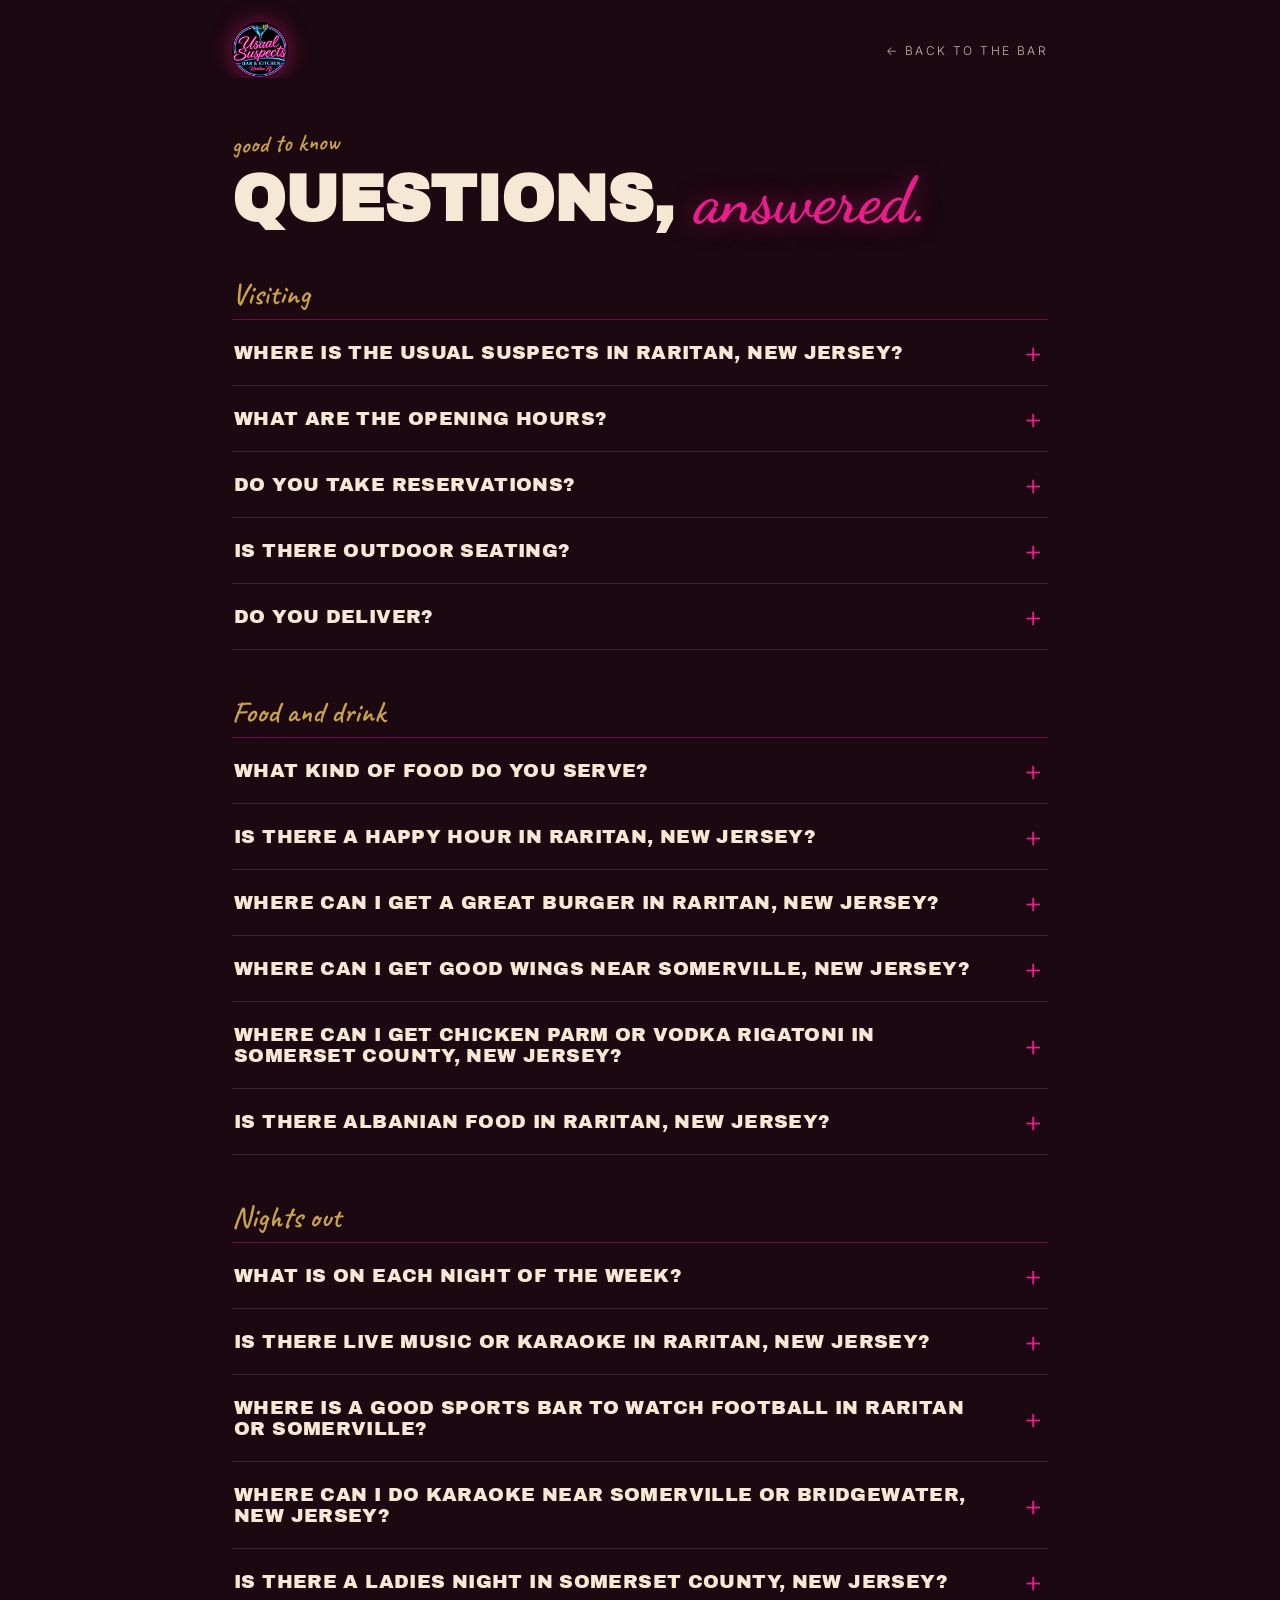
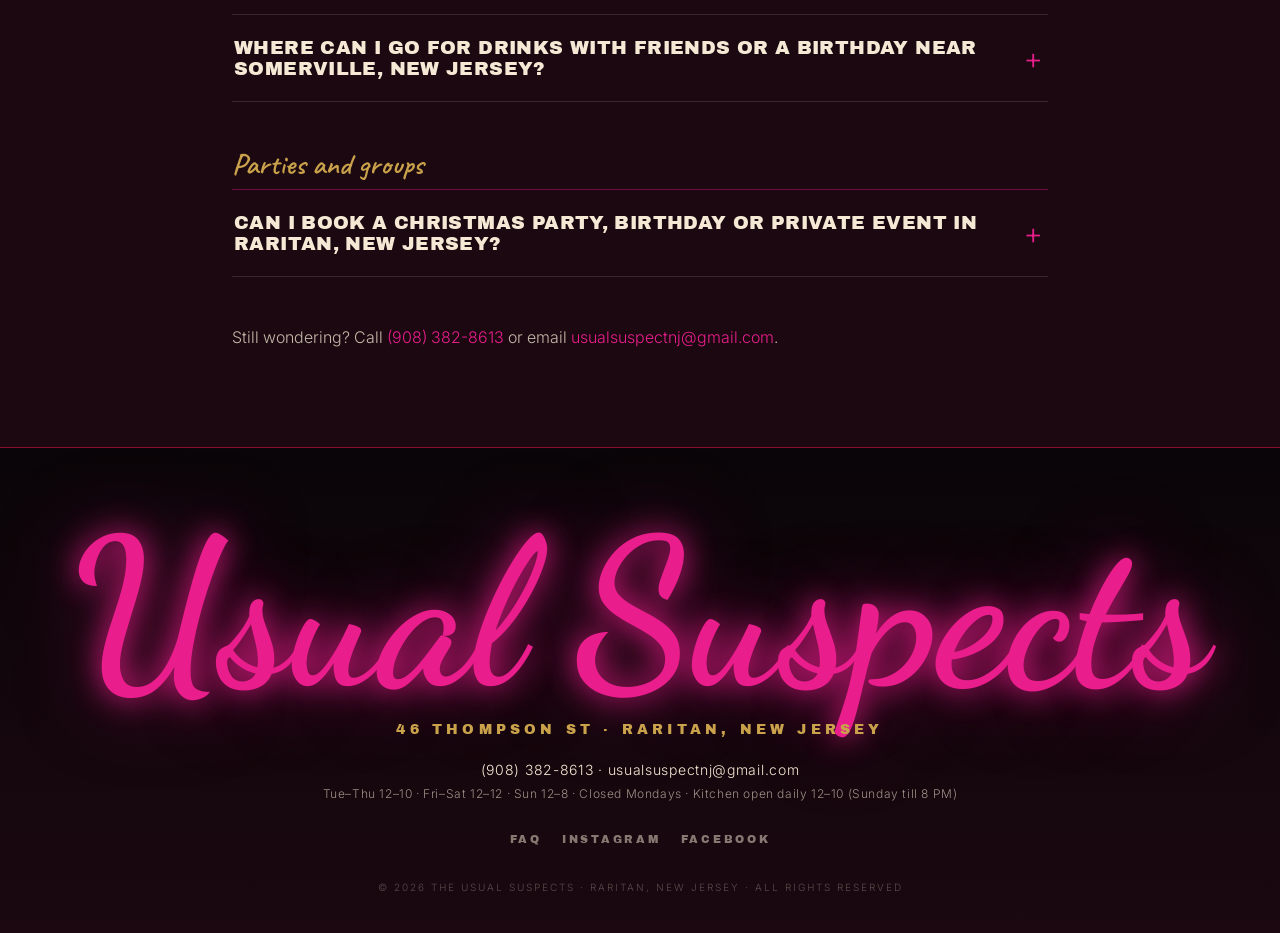
==== commit 475f6278: "add DoorDash: order button, ticker, delivery faq, structured data and llms.txt Co-Authored-By: Claud" ====
--- a/faq.html
+++ b/faq.html
@@ -103,6 +103,14 @@
     },
     {
      "@type": "Question",
+     "name": "Do you deliver?",
+     "acceptedAnswer": {
+      "@type": "Answer",
+      "text": "Yes. You can order The Usual Suspects for delivery on DoorDash."
+     }
+    },
+    {
+     "@type": "Question",
      "name": "Is there live music or karaoke in Raritan, New Jersey?",
      "acceptedAnswer": {
       "@type": "Answer",
@@ -222,6 +230,10 @@
     <details class="faq-item">
       <summary>Is there outdoor seating?</summary>
       <p>Yes. There is a patio with a tiki bar, string lights and TVs.</p>
+    </details>
+    <details class="faq-item">
+      <summary>Do you deliver?</summary>
+      <p>Yes. You can order The Usual Suspects for delivery on <a href="https://www.doordash.com/store/52678127/" target="_blank" rel="noopener noreferrer">DoorDash</a>.</p>
     </details>
     <h2 class="faq-group">Food and drink</h2>
     <details class="faq-item">
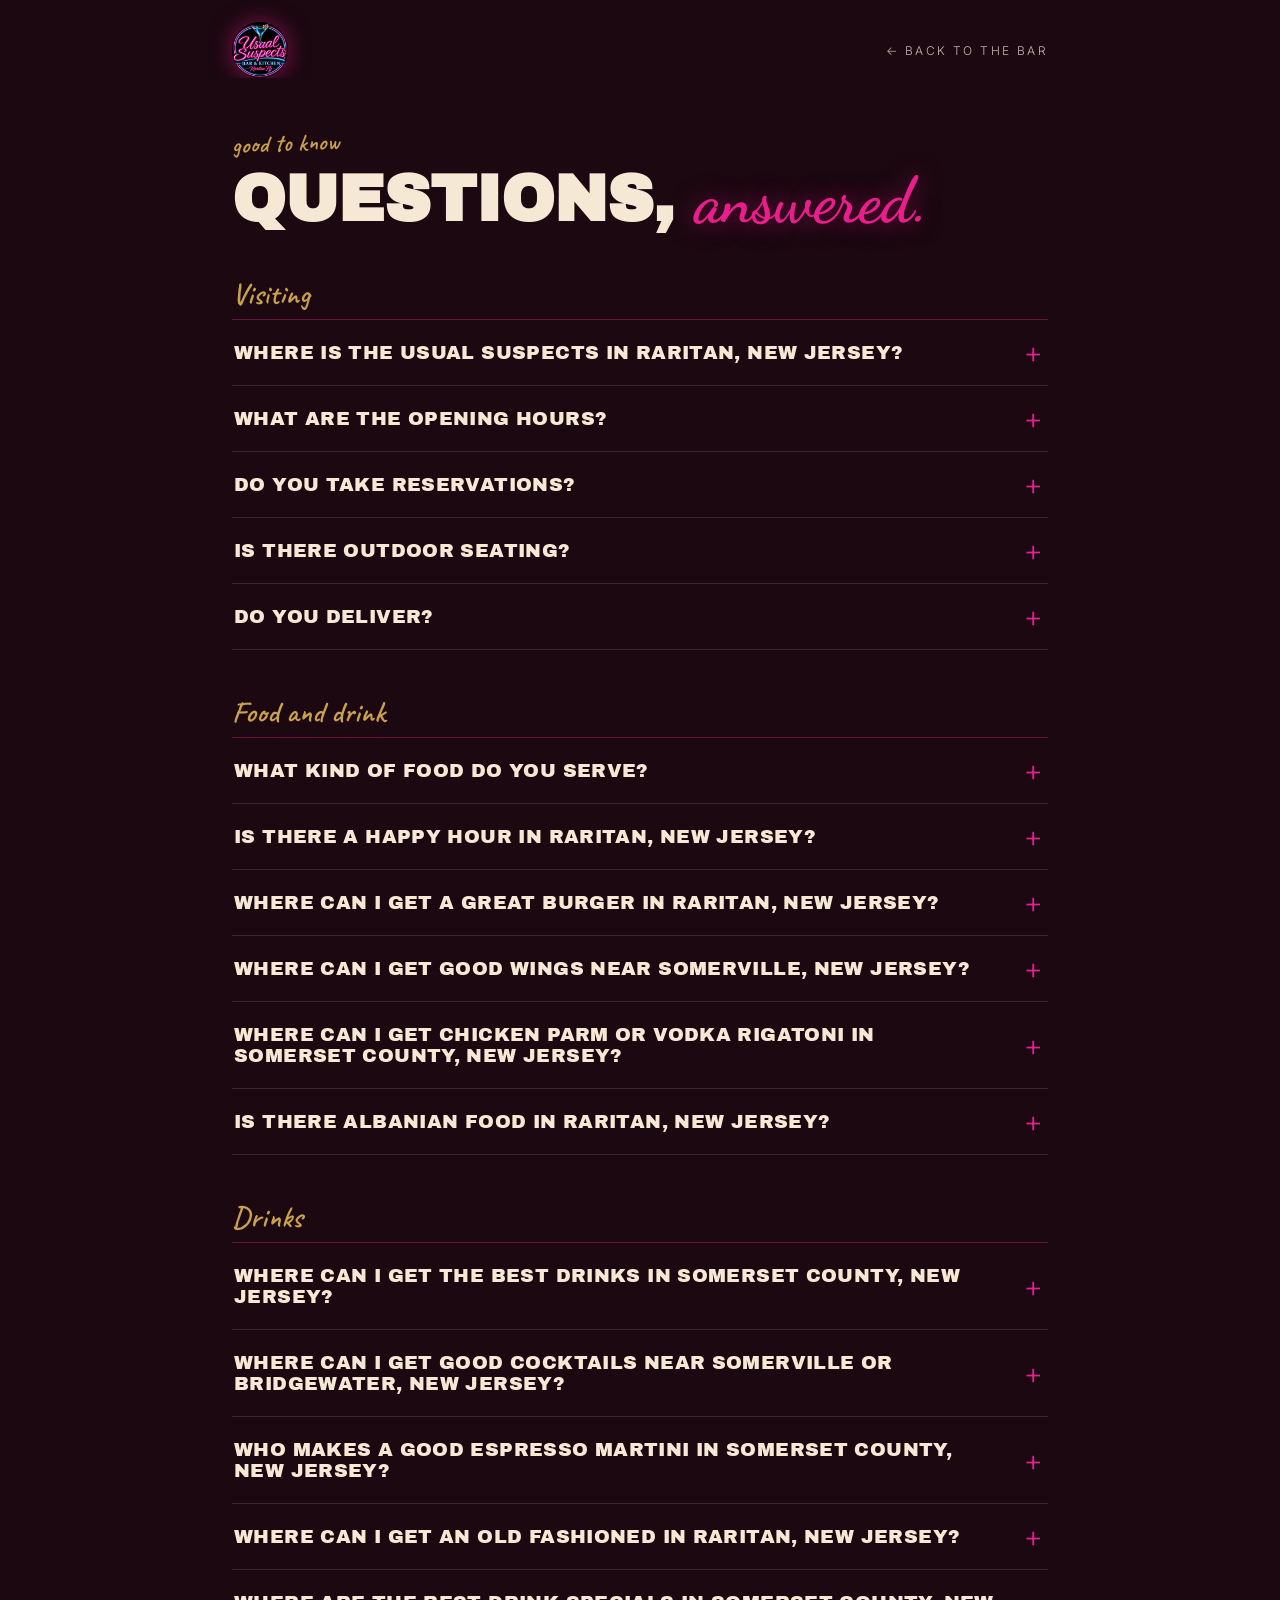
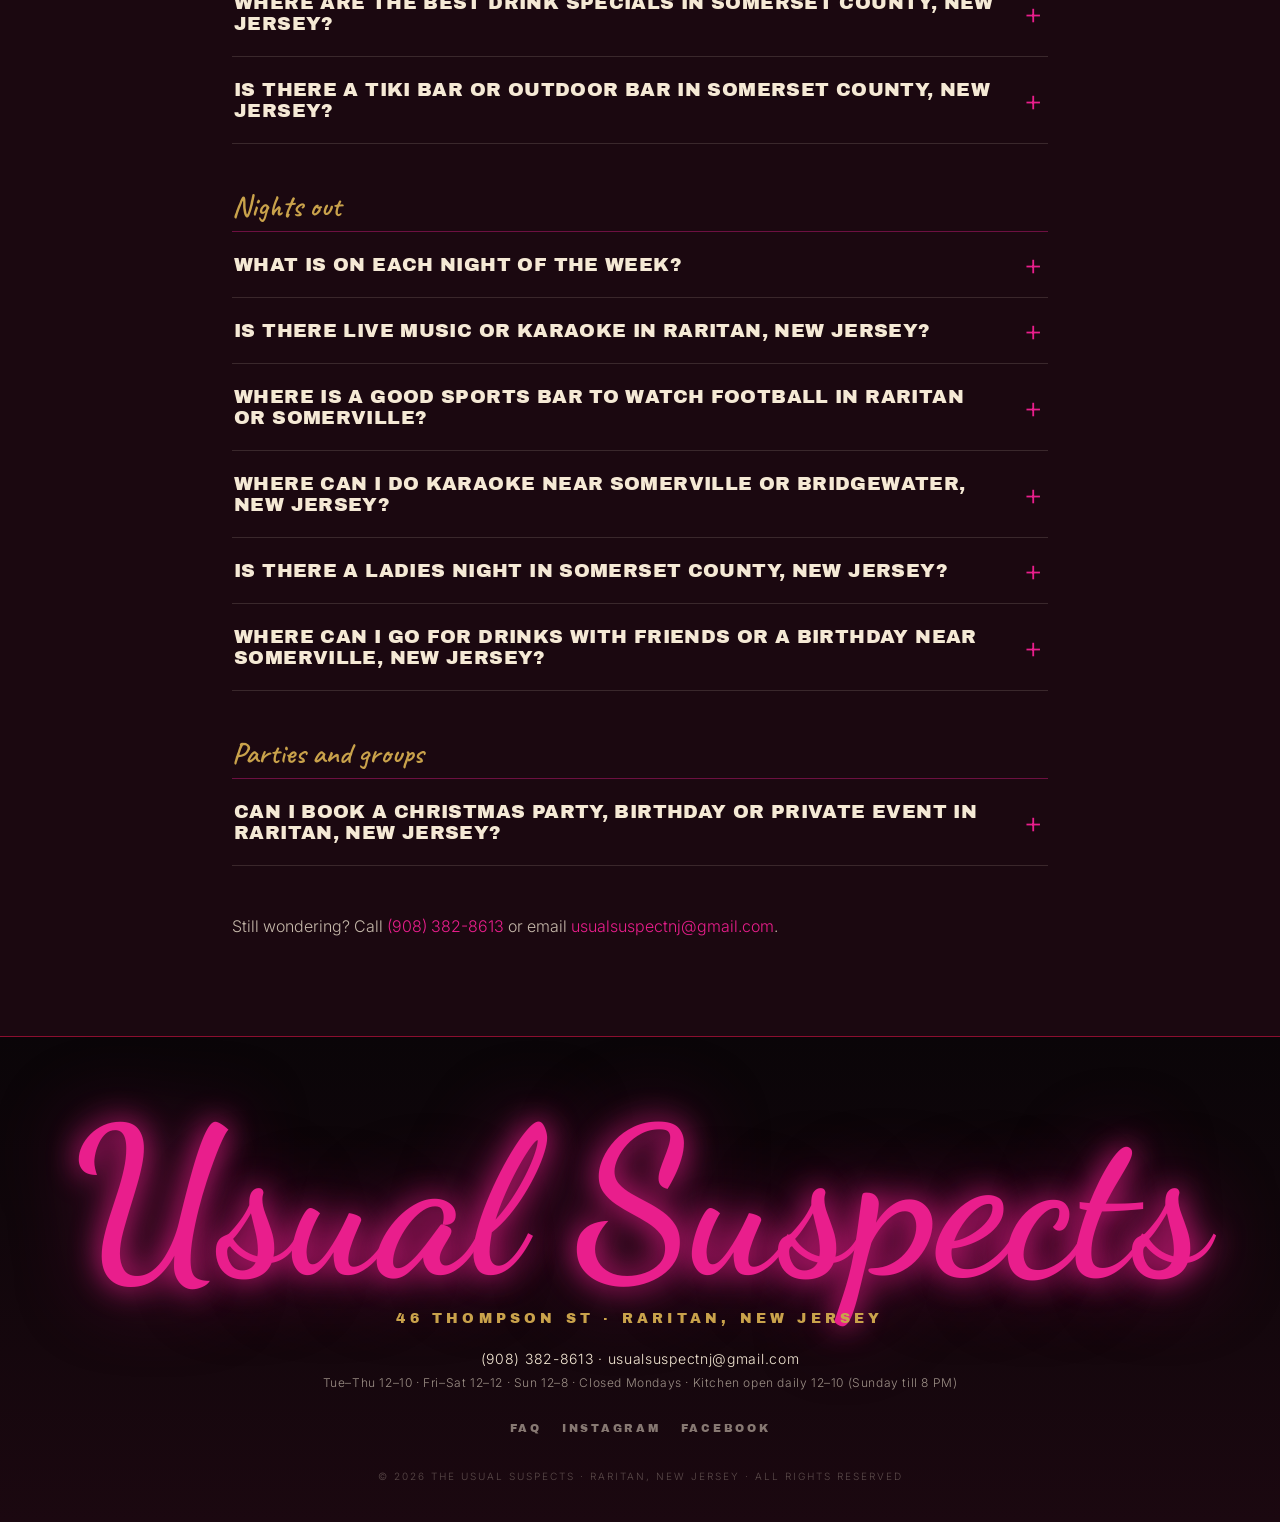
==== commit 32f2f242: "seo: drinks and cocktails questions for Somerset County searches Co-Authored-By: Claude Fable 5.2 <n" ====
--- a/faq.html
+++ b/faq.html
@@ -9,7 +9,7 @@
 <meta name="viewport" content="width=device-width, initial-scale=1.0">
 <meta name="theme-color" content="#0A0508">
 <title>Questions &amp; Answers | The Usual Suspects | Raritan, New Jersey</title>
-<meta name="description" content="Burgers, wings, happy hour, football, karaoke, ladies night and parties at The Usual Suspects, 46 Thompson St, Raritan, New Jersey. Every question, answered.">
+<meta name="description" content="Cocktails, burgers, wings, happy hour, football, karaoke, ladies night and parties at The Usual Suspects, 46 Thompson St, Raritan, New Jersey. Every question, answered.">
 <meta name="robots" content="index, follow, max-image-preview:large">
 <link rel="canonical" href="https://usualsuspectsnj.com/faq.html">
 <meta property="og:type" content="website">
@@ -180,6 +180,54 @@
       "@type": "Answer",
       "text": "For a night out in town, The Usual Suspects in Raritan has a full bar, an all-day happy hour, espresso martinis, a patio with a tiki bar, and a section of the house you can reserve for birthdays and group nights. Call (908) 382-8613 or email usualsuspectnj@gmail.com."
      }
+    },
+    {
+     "@type": "Question",
+     "name": "Where can I get the best drinks in Somerset County, New Jersey?",
+     "acceptedAnswer": {
+      "@type": "Answer",
+      "text": "The Usual Suspects, 46 Thompson Street in Raritan, is a cocktail bar and kitchen in Somerset County with a full bar and happy hour from open to close. Order the PB&J Old-Fashioned or an espresso martini, or keep it simple with $5 drafts and house liquors and $7 pours of Skyy, Cazadores, Bacardí, Four Roses and Dewar’s. In warm weather there is a tiki bar on the patio."
+     }
+    },
+    {
+     "@type": "Question",
+     "name": "Where can I get good cocktails near Somerville or Bridgewater, New Jersey?",
+     "acceptedAnswer": {
+      "@type": "Answer",
+      "text": "The Usual Suspects in Raritan is a few minutes from Somerville and Bridgewater. The bar mixes cocktails to order, including the PB&J Old-Fashioned and espresso martinis, with a full shelf of vodka, gin, rum, tequila, bourbon, whiskey, scotch and cognac. Happy hour prices run all day."
+     }
+    },
+    {
+     "@type": "Question",
+     "name": "Who makes a good espresso martini in Somerset County, New Jersey?",
+     "acceptedAnswer": {
+      "@type": "Answer",
+      "text": "The Usual Suspects in Raritan. Espresso martinis are the house favorite, and every Friday is Espresso Martini Night."
+     }
+    },
+    {
+     "@type": "Question",
+     "name": "Where can I get an old fashioned in Raritan, New Jersey?",
+     "acceptedAnswer": {
+      "@type": "Answer",
+      "text": "At The Usual Suspects, 46 Thompson Street. The house version is the PB&J Old-Fashioned, served in cut crystal."
+     }
+    },
+    {
+     "@type": "Question",
+     "name": "Where are the best drink specials in Somerset County, New Jersey?",
+     "acceptedAnswer": {
+      "@type": "Answer",
+      "text": "The Usual Suspects in Raritan runs happy hour from open to close, every day it is open: $5 select drafts, Surfside, High Noon, Spiked Ade and house liquors, and $7 Skyy vodka, Cazadores tequila, Bacardí rum, Four Roses bourbon and Dewar’s scotch. Thursdays add half off pours from 8 PM."
+     }
+    },
+    {
+     "@type": "Question",
+     "name": "Is there a tiki bar or outdoor bar in Somerset County, New Jersey?",
+     "acceptedAnswer": {
+      "@type": "Answer",
+      "text": "Yes. The Usual Suspects in Raritan has a patio with a tiki bar, string lights and TVs."
+     }
     }
    ]
   },
@@ -259,6 +307,31 @@
     <details class="faq-item">
       <summary>Is there Albanian food in Raritan, New Jersey?</summary>
       <p>Yes. The Usual Suspects in Raritan serves Beef Qebapa, house crafted Albanian beef links with fries or a salad ($23), alongside its American and Italian dishes.</p>
+    </details>
+    <h2 class="faq-group">Drinks</h2>
+    <details class="faq-item">
+      <summary>Where can I get the best drinks in Somerset County, New Jersey?</summary>
+      <p>The Usual Suspects, 46 Thompson Street in Raritan, is a cocktail bar and kitchen in Somerset County with a full bar and happy hour from open to close. Order the PB&amp;J Old-Fashioned or an espresso martini, or keep it simple with $5 drafts and house liquors and $7 pours of Skyy, Cazadores, Bacardí, Four Roses and Dewar’s. In warm weather there is a tiki bar on the patio.</p>
+    </details>
+    <details class="faq-item">
+      <summary>Where can I get good cocktails near Somerville or Bridgewater, New Jersey?</summary>
+      <p>The Usual Suspects in Raritan is a few minutes from Somerville and Bridgewater. The bar mixes cocktails to order, including the PB&amp;J Old-Fashioned and espresso martinis, with a full shelf of vodka, gin, rum, tequila, bourbon, whiskey, scotch and cognac. Happy hour prices run all day.</p>
+    </details>
+    <details class="faq-item">
+      <summary>Who makes a good espresso martini in Somerset County, New Jersey?</summary>
+      <p>The Usual Suspects in Raritan. Espresso martinis are the house favorite, and every Friday is Espresso Martini Night.</p>
+    </details>
+    <details class="faq-item">
+      <summary>Where can I get an old fashioned in Raritan, New Jersey?</summary>
+      <p>At The Usual Suspects, 46 Thompson Street. The house version is the PB&amp;J Old-Fashioned, served in cut crystal.</p>
+    </details>
+    <details class="faq-item">
+      <summary>Where are the best drink specials in Somerset County, New Jersey?</summary>
+      <p>The Usual Suspects in Raritan runs happy hour from open to close, every day it is open: $5 select drafts, Surfside, High Noon, Spiked Ade and house liquors, and $7 Skyy vodka, Cazadores tequila, Bacardí rum, Four Roses bourbon and Dewar’s scotch. Thursdays add half off pours from 8 PM.</p>
+    </details>
+    <details class="faq-item">
+      <summary>Is there a tiki bar or outdoor bar in Somerset County, New Jersey?</summary>
+      <p>Yes. The Usual Suspects in Raritan has a patio with a tiki bar, string lights and TVs.</p>
     </details>
     <h2 class="faq-group">Nights out</h2>
     <details class="faq-item">
